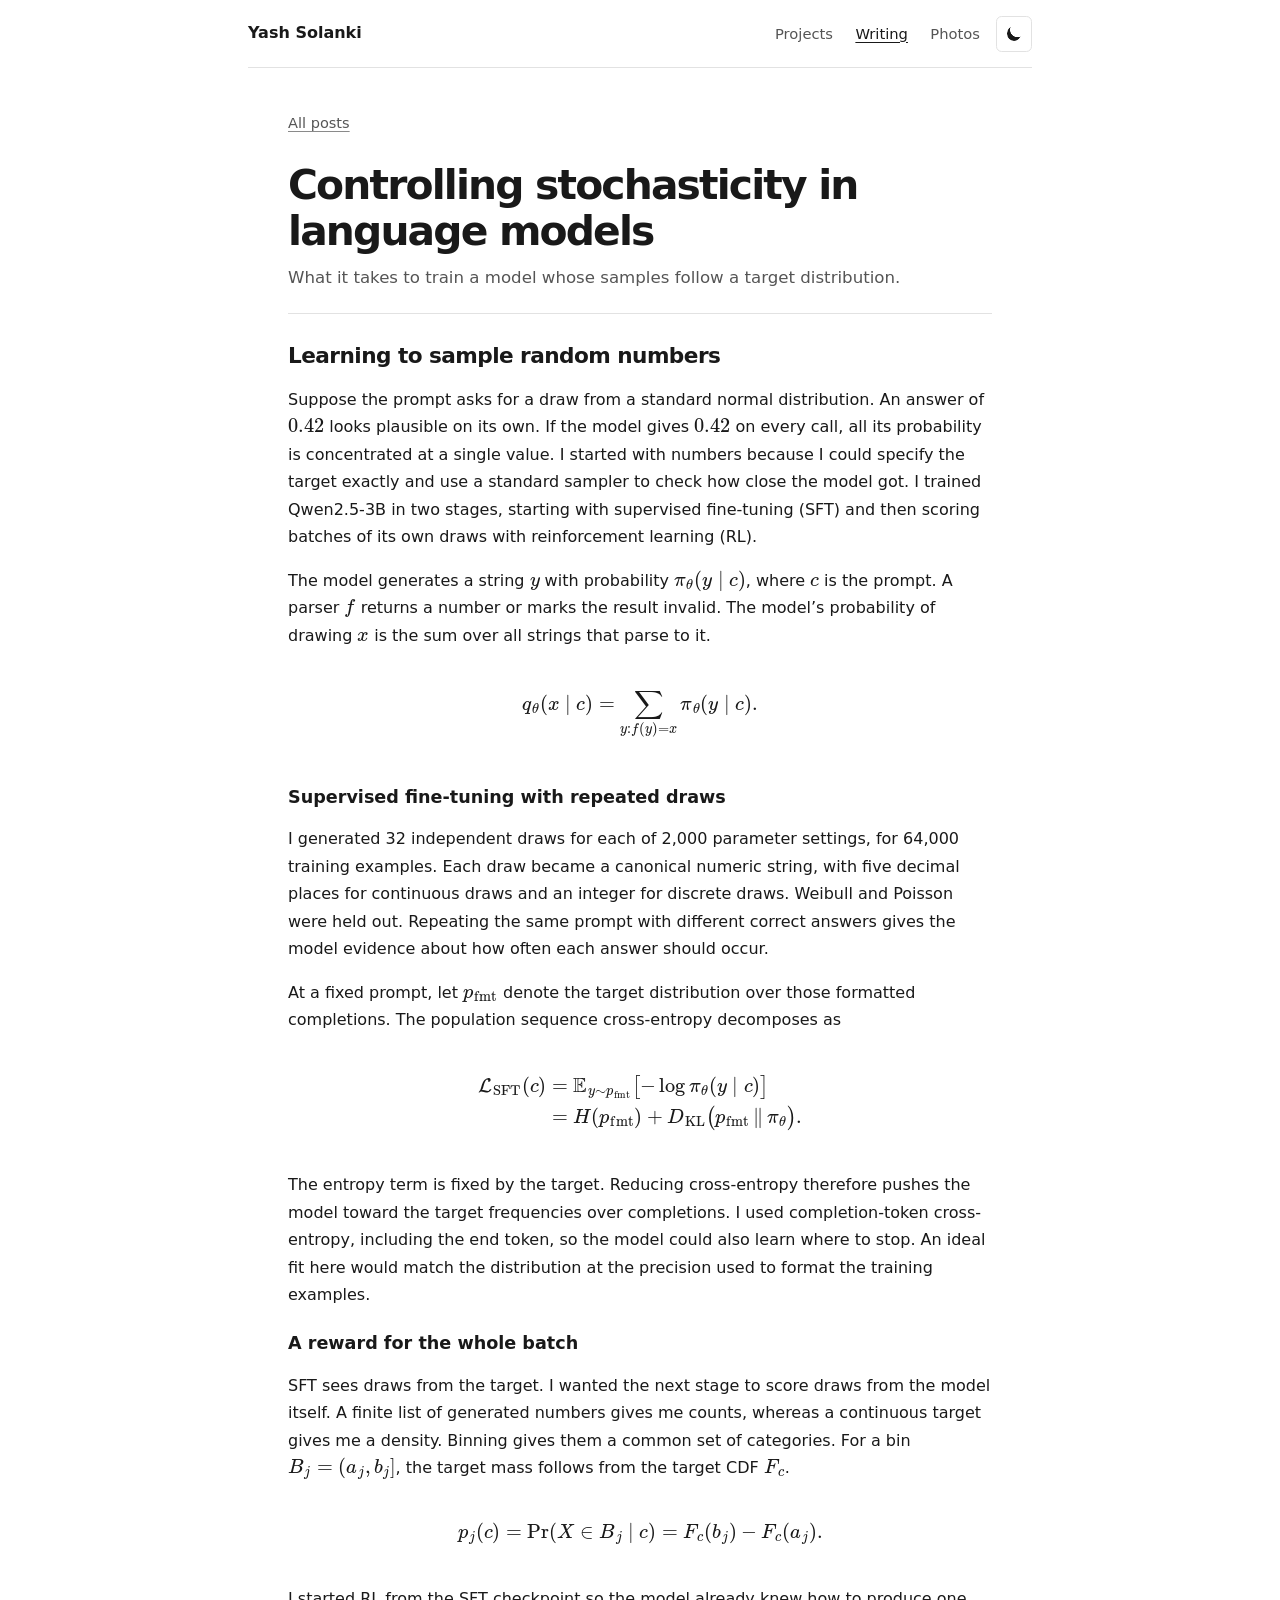
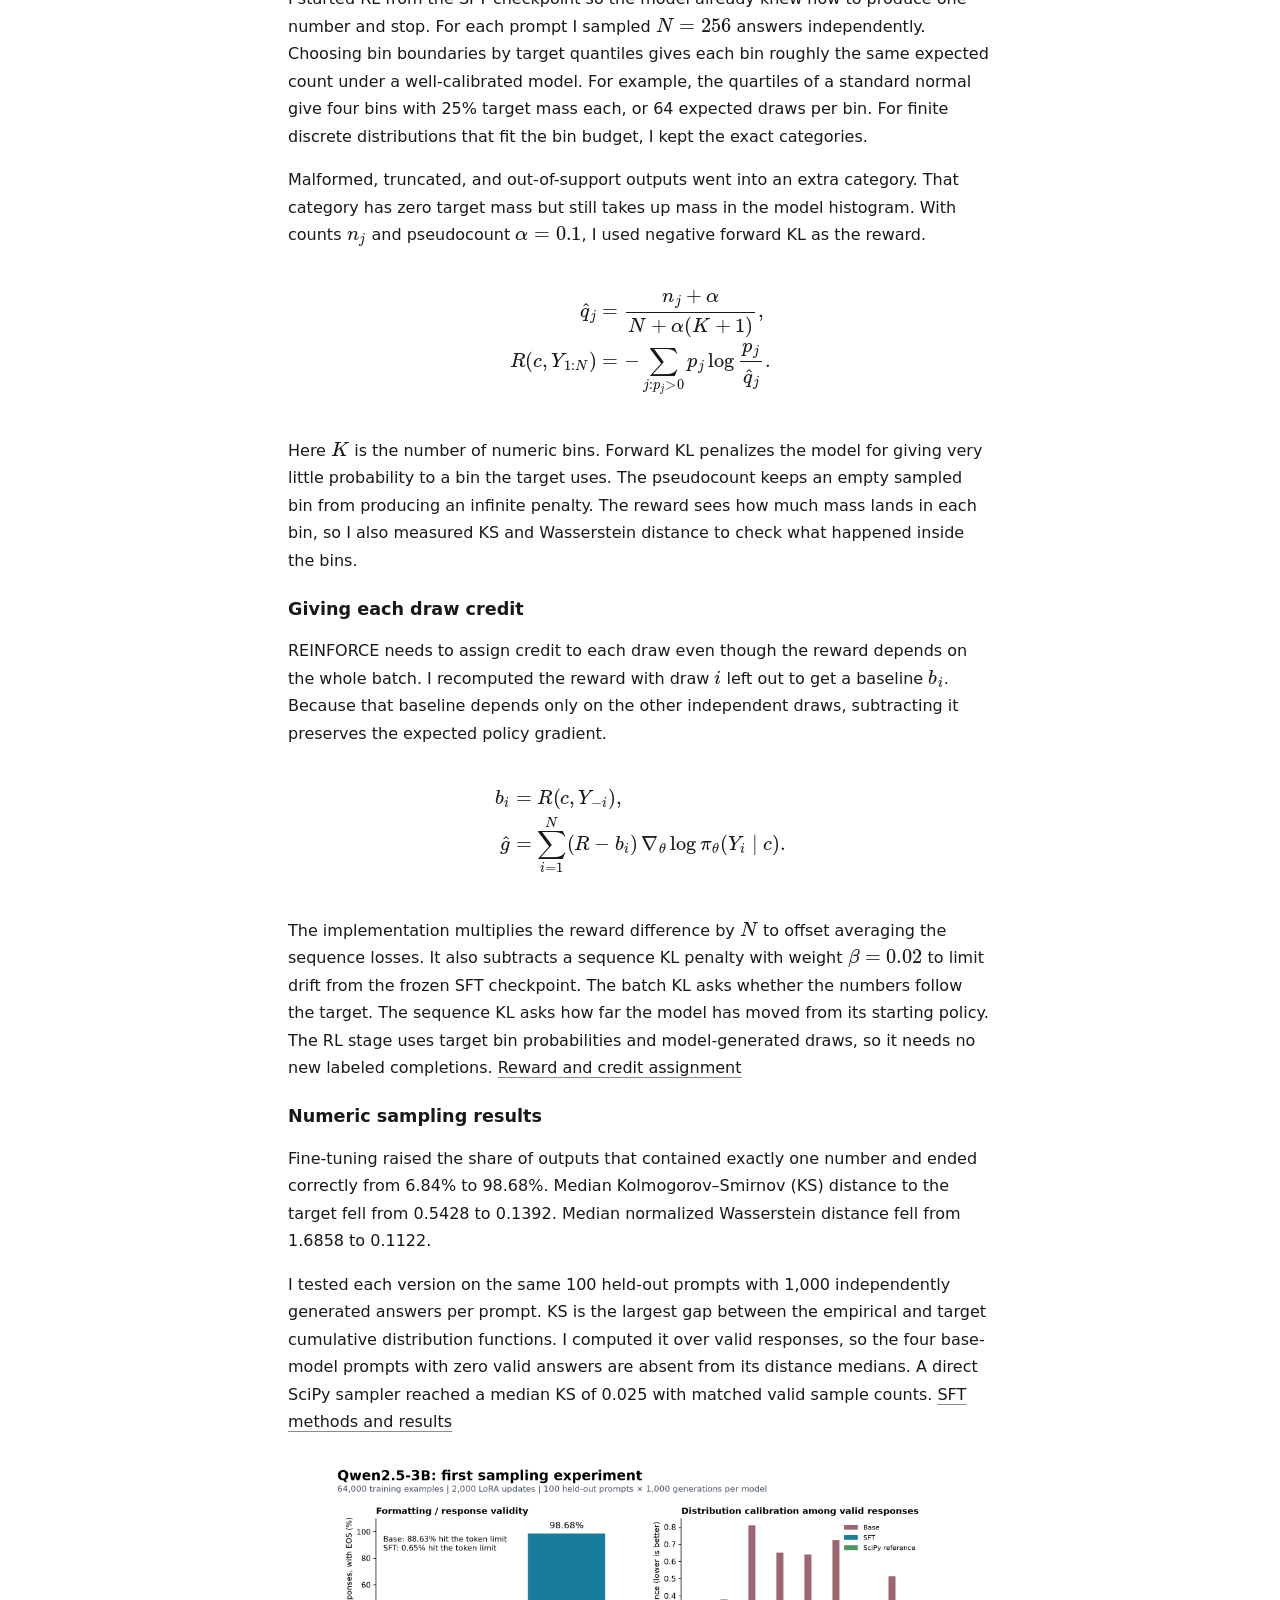
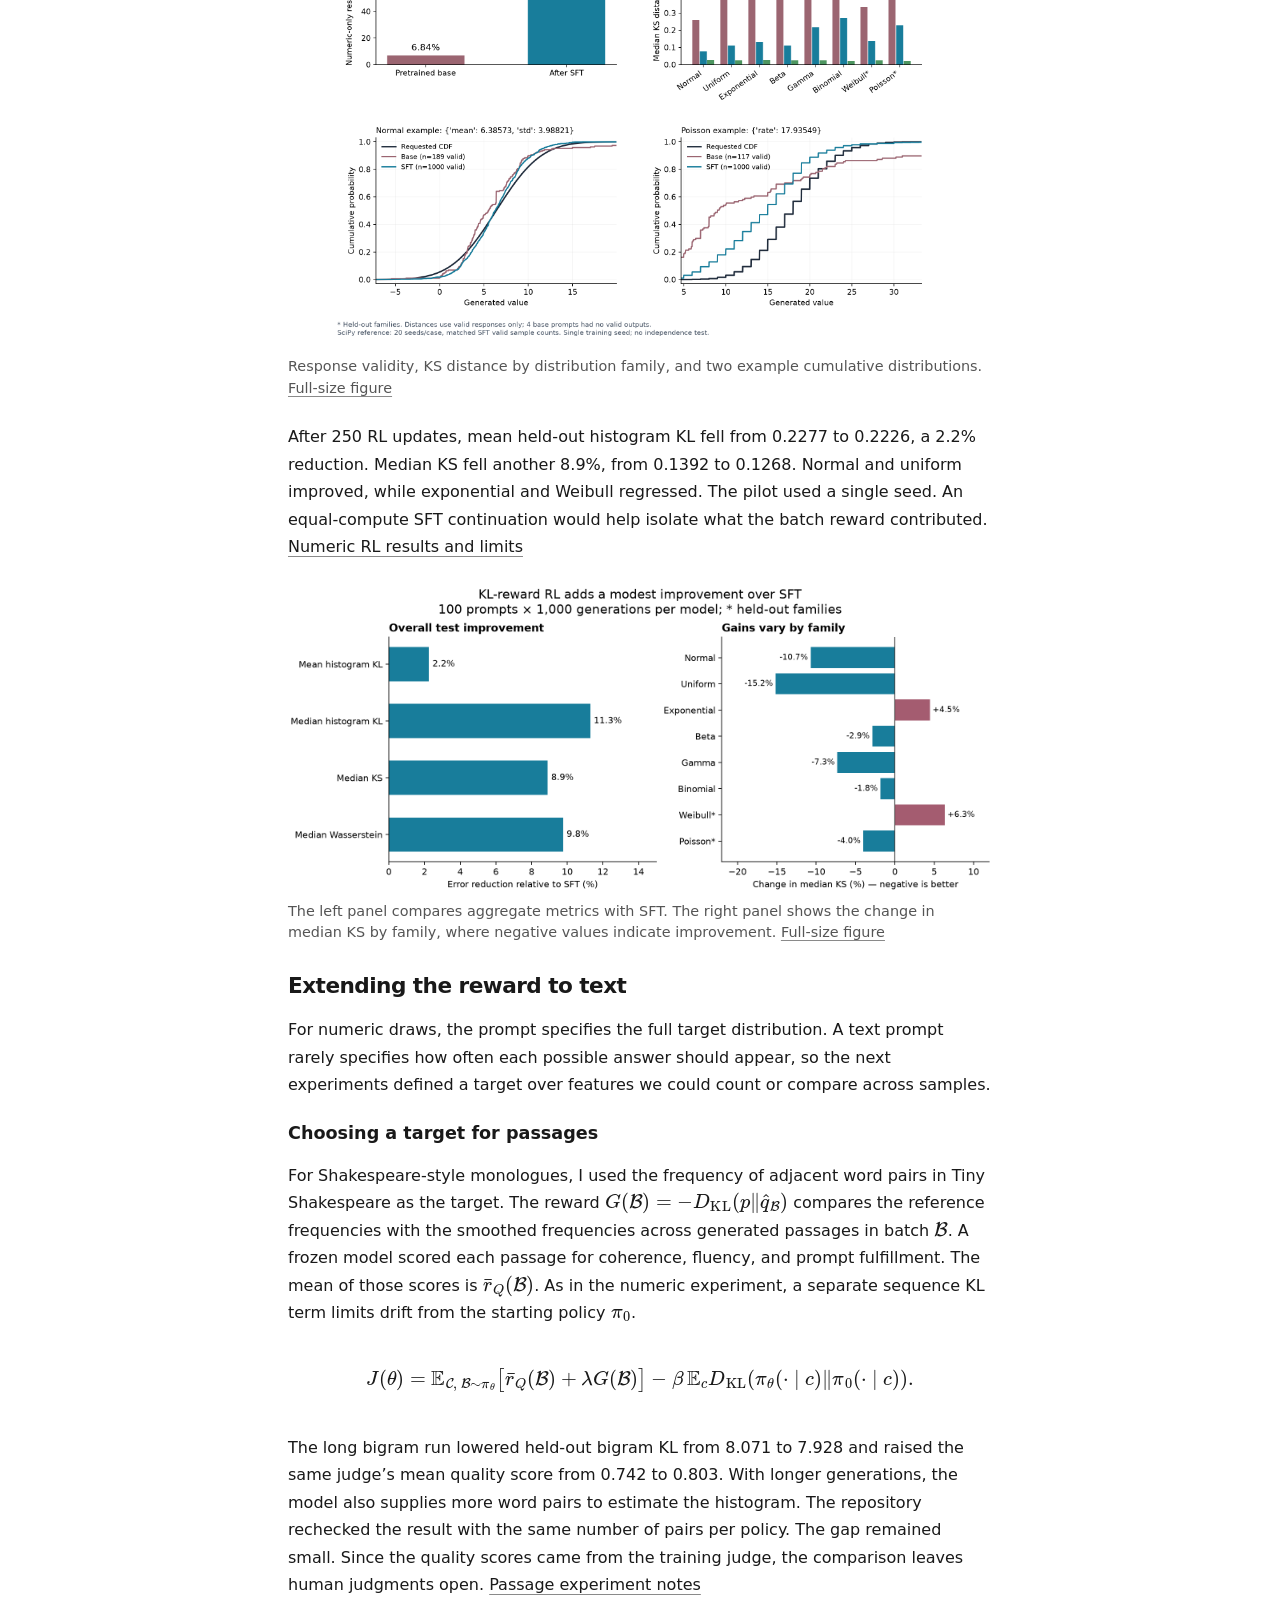
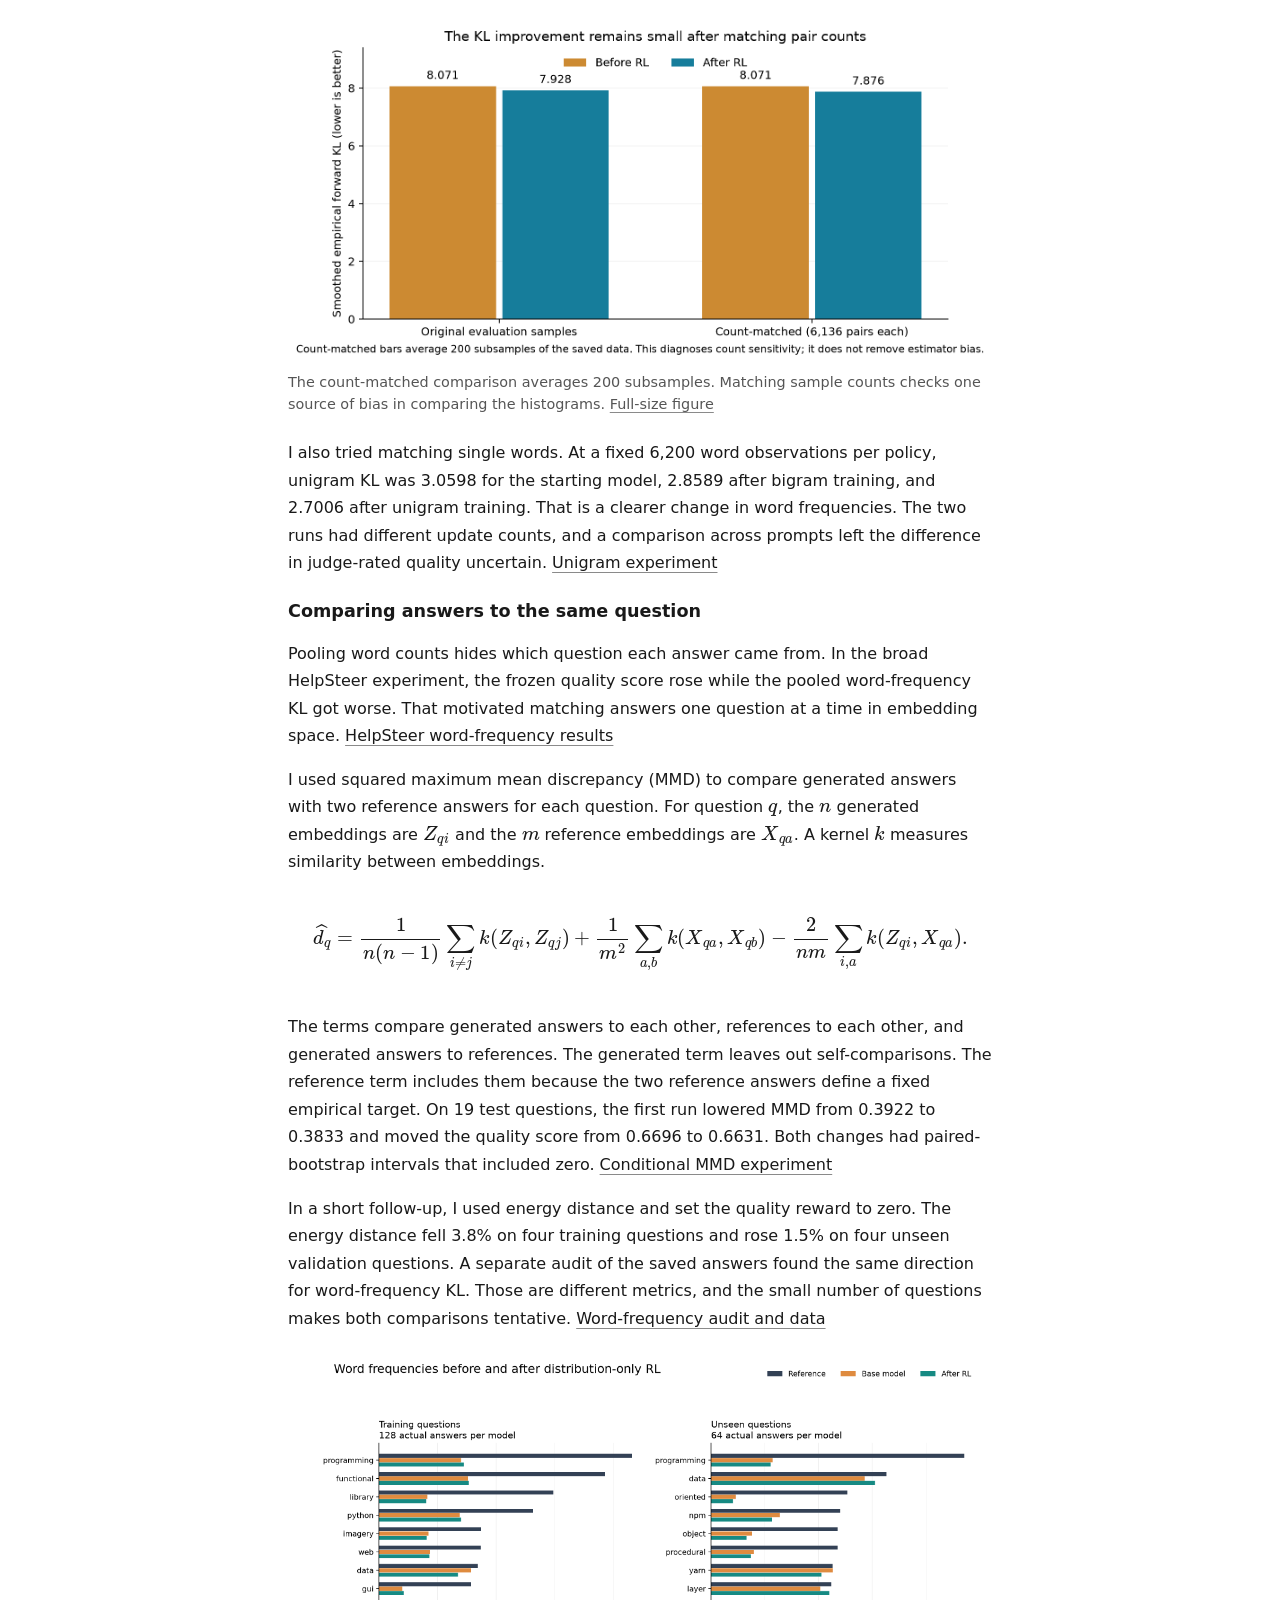
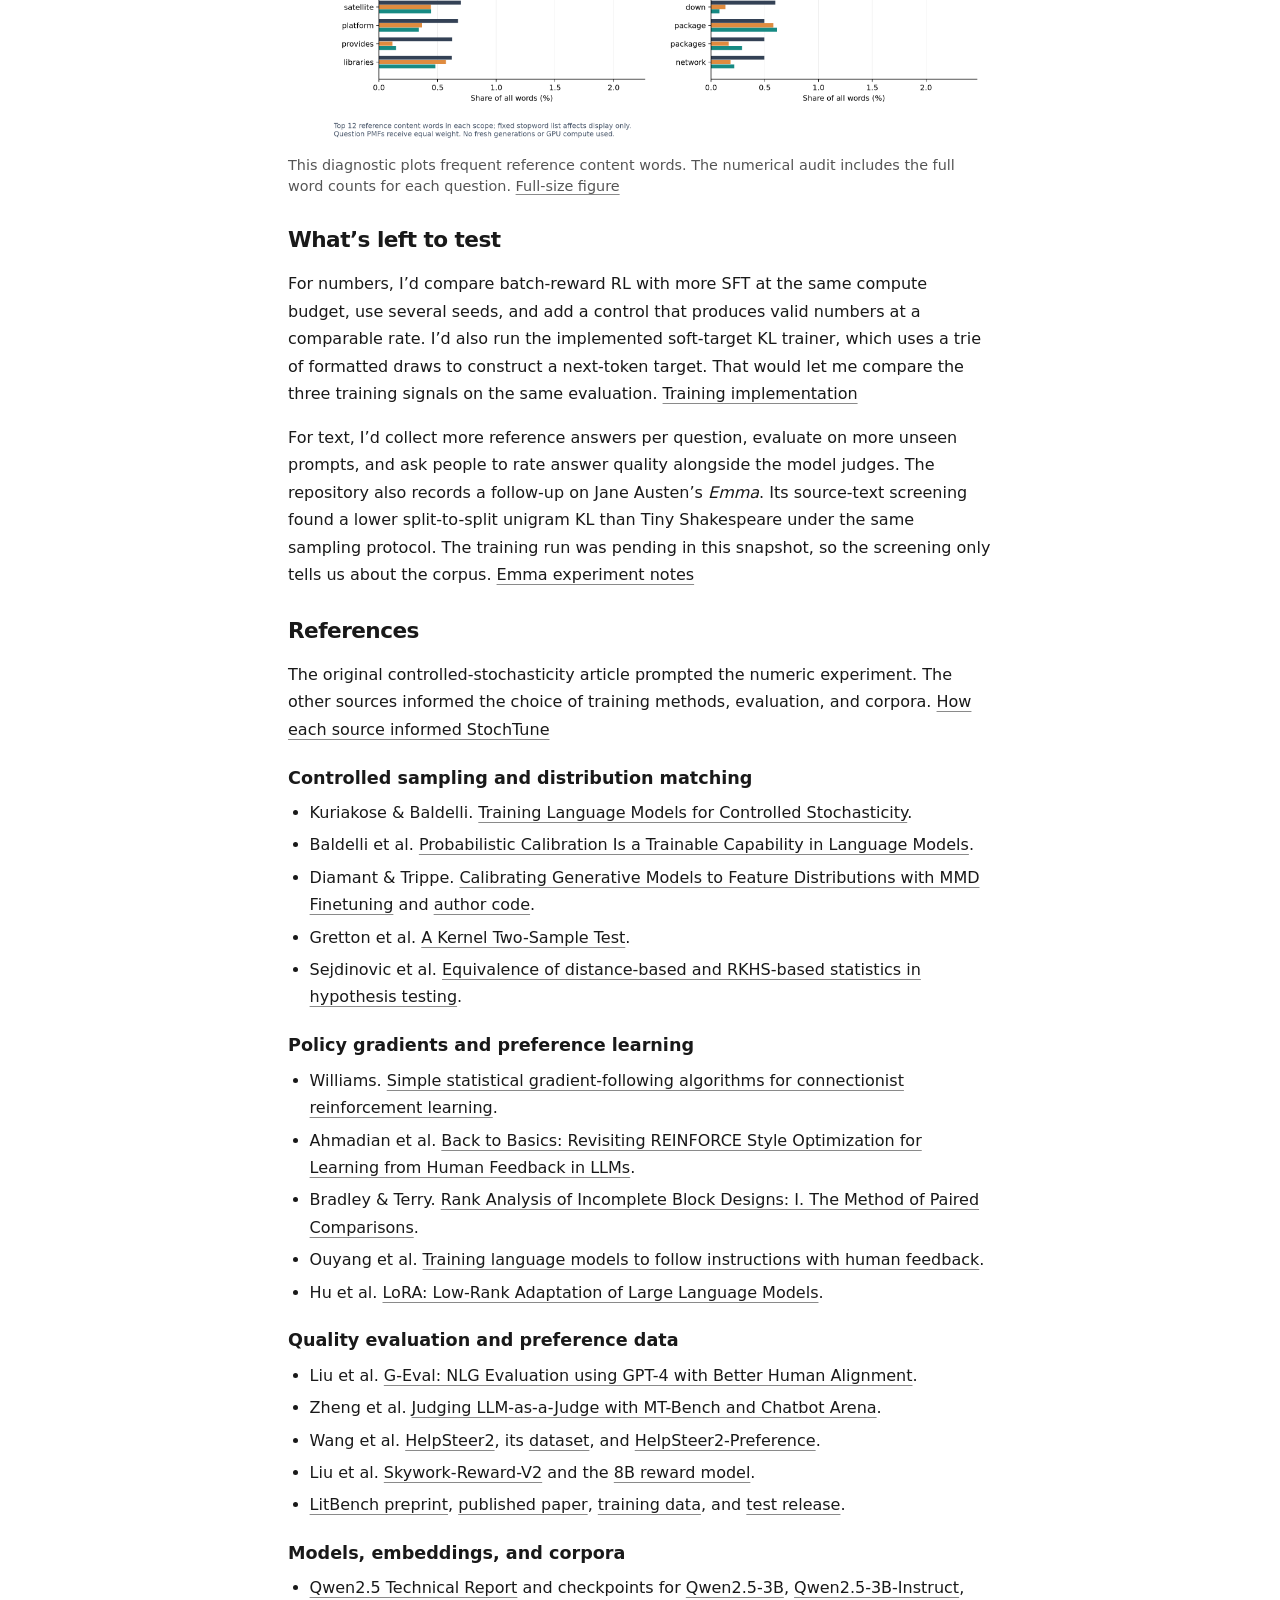
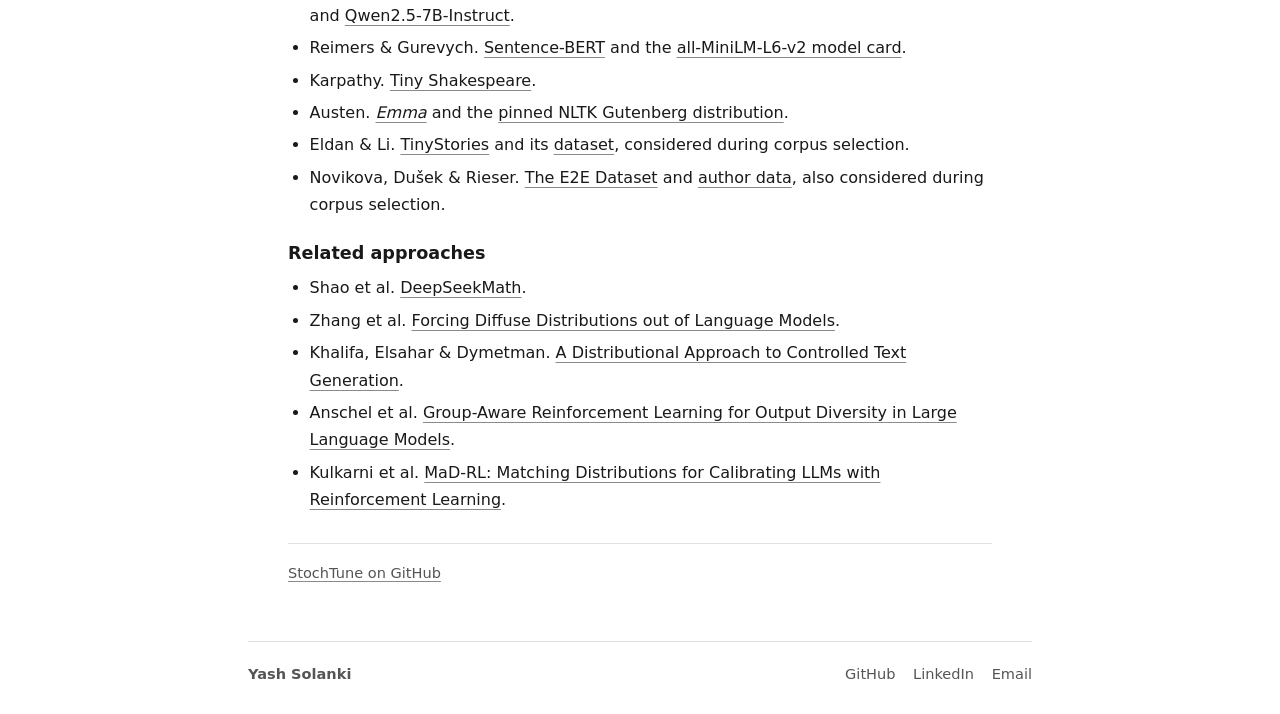
==== writing/stochastic-language-models/index.html @ 15b4938f "Publish portfolio, technical writing, and photo gallery" ====
<!doctype html>
<html lang="en">
<head>
  <meta charset="utf-8">
  <meta name="viewport" content="width=device-width, initial-scale=1">
  <meta name="description" content="A StochTune project write-up on numeric sampling, batch KL rewards, and matching distributions over generated text.">
  <meta name="theme-color" content="#ffffff">
  <title>Controlling stochasticity in language models — Yash Solanki</title>
  <link rel="icon" href="../../assets/images/favicon.png" type="image/png">
  <script src="../../assets/theme.js"></script>
  <link rel="stylesheet" href="../../assets/site.css">
  <script>
    window.MathJax = {
      loader: {load: ['a11y/assistive-mml']},
      options: {enableMenu: false}
    };
  </script>
  <script src="../../assets/mathjax/tex-chtml.js" defer></script>
</head>
<body>
  <a class="skip-link" href="#main">Skip to content</a>
  <header class="site-header">
    <div class="wrap header-inner">
      <a class="wordmark" href="../../">Yash Solanki</a>
      <nav aria-label="Main navigation">
        <a href="../../#projects">Projects</a>
        <a href="../" aria-current="location">Writing</a>
        <a href="../../photos/">Photos</a>
      </nav>
      <button class="theme-toggle" type="button" aria-label="Dark theme" aria-pressed="false" title="Toggle light and dark themes" hidden>
        <span class="theme-icon" aria-hidden="true"></span>
      </button>
    </div>
  </header>

  <main id="main" class="wrap">
    <article class="article-wrap">
      <a class="text-link" href="../">All posts</a>
      <header class="post-header">
        <h1>Controlling stochasticity in language models</h1>
        <p class="post-dek">What it takes to train a model whose samples follow a target distribution.</p>
      </header>

      <div class="prose">
        <h2 id="numeric-sampling">Learning to sample random numbers</h2>
        <p>Suppose the prompt asks for a draw from a standard normal distribution. An answer of \(0.42\) looks plausible on its own. If the model gives \(0.42\) on every call, all its probability is concentrated at a single value. I started with numbers because I could specify the target exactly and use a standard sampler to check how close the model got. I trained Qwen2.5-3B in two stages, starting with supervised fine-tuning (SFT) and then scoring batches of its own draws with reinforcement learning (RL).</p>

        <p>The model generates a string \(y\) with probability \(\pi_\theta(y\mid c)\), where \(c\) is the prompt. A parser \(f\) returns a number or marks the result invalid. The model’s probability of drawing \(x\) is the sum over all strings that parse to it.</p>
        <div class="equation" tabindex="0" role="group" aria-label="Model distribution over numeric outputs">
          \[
          q_\theta(x\mid c)=\sum_{y:f(y)=x}\pi_\theta(y\mid c).
          \]
        </div>

        <h3>Supervised fine-tuning with repeated draws</h3>
        <p>I generated 32 independent draws for each of 2,000 parameter settings, for 64,000 training examples. Each draw became a canonical numeric string, with five decimal places for continuous draws and an integer for discrete draws. Weibull and Poisson were held out. Repeating the same prompt with different correct answers gives the model evidence about how often each answer should occur.</p>
        <p>At a fixed prompt, let \(p_{\mathrm{fmt}}\) denote the target distribution over those formatted completions. The population sequence cross-entropy decomposes as</p>
        <div class="equation" tabindex="0" role="group" aria-label="Cross-entropy and forward KL decomposition">
          \[
          \begin{aligned}
          \mathcal L_{\mathrm{SFT}}(c)
            &amp;= \mathbb E_{y\sim p_{\mathrm{fmt}}}
                \bigl[-\log\pi_\theta(y\mid c)\bigr] \\
            &amp;= H(p_{\mathrm{fmt}})
                + D_{\mathrm{KL}}\bigl(p_{\mathrm{fmt}}\,\|\,\pi_\theta\bigr).
          \end{aligned}
          \]
        </div>

        <p>The entropy term is fixed by the target. Reducing cross-entropy therefore pushes the model toward the target frequencies over completions. I used completion-token cross-entropy, including the end token, so the model could also learn where to stop. An ideal fit here would match the distribution at the precision used to format the training examples.</p>

        <h3>A reward for the whole batch</h3>
        <p>SFT sees draws from the target. I wanted the next stage to score draws from the model itself. A finite list of generated numbers gives me counts, whereas a continuous target gives me a density. Binning gives them a common set of categories. For a bin \(B_j=(a_j,b_j]\), the target mass follows from the target CDF \(F_c\).</p>
        <div class="equation" tabindex="0" role="group" aria-label="Target bin probability">
          \[
          p_j(c)=\Pr(X\in B_j\mid c)=F_c(b_j)-F_c(a_j).
          \]
        </div>

        <p>I started RL from the SFT checkpoint so the model already knew how to produce one number and stop. For each prompt I sampled \(N=256\) answers independently. Choosing bin boundaries by target quantiles gives each bin roughly the same expected count under a well-calibrated model. For example, the quartiles of a standard normal give four bins with 25% target mass each, or 64 expected draws per bin. For finite discrete distributions that fit the bin budget, I kept the exact categories.</p>
        <p>Malformed, truncated, and out-of-support outputs went into an extra category. That category has zero target mass but still takes up mass in the model histogram. With counts \(n_j\) and pseudocount \(\alpha=0.1\), I used negative forward KL as the reward.</p>
        <div class="equation" tabindex="0" role="group" aria-label="Smoothed histogram and numeric batch reward">
          \[
          \begin{aligned}
          \widehat q_j
            &amp;= \frac{n_j+\alpha}{N+\alpha(K+1)}, \\
          R(c,Y_{1:N})
            &amp;= -\sum_{j:p_j&gt;0} p_j\log\frac{p_j}{\widehat q_j}.
          \end{aligned}
          \]
        </div>

        <p>Here \(K\) is the number of numeric bins. Forward KL penalizes the model for giving very little probability to a bin the target uses. The pseudocount keeps an empty sampled bin from producing an infinite penalty. The reward sees how much mass lands in each bin, so I also measured KS and Wasserstein distance to check what happened inside the bins.</p>

        <h3>Giving each draw credit</h3>
        <p>REINFORCE needs to assign credit to each draw even though the reward depends on the whole batch. I recomputed the reward with draw \(i\) left out to get a baseline \(b_i\). Because that baseline depends only on the other independent draws, subtracting it preserves the expected policy gradient.</p>
        <div class="equation" tabindex="0" role="group" aria-label="Leave-one-out policy gradient">
          \[
          \begin{aligned}
          b_i &amp;= R(c,Y_{-i}), \\
          \widehat g
            &amp;= \sum_{i=1}^{N}(R-b_i)\,
                \nabla_\theta\log\pi_\theta(Y_i\mid c).
          \end{aligned}
          \]
        </div>

        <p>The implementation multiplies the reward difference by \(N\) to offset averaging the sequence losses. It also subtracts a sequence KL penalty with weight \(\beta=0.02\) to limit drift from the frozen SFT checkpoint. The batch KL asks whether the numbers follow the target. The sequence KL asks how far the model has moved from its starting policy. The RL stage uses target bin probabilities and model-generated draws, so it needs no new labeled completions. <a href="https://github.com/YashSolanki2007/StochTune/blob/bdb20fbc070bdb8c4d7371ac3cee9fecd3512879/docs/implementation.md#batch-level-kl-reward-rl">Reward and credit assignment</a></p>

        <h3>Numeric sampling results</h3>
        <p>Fine-tuning raised the share of outputs that contained exactly one number and ended correctly from 6.84% to 98.68%. Median Kolmogorov–Smirnov (KS) distance to the target fell from 0.5428 to 0.1392. Median normalized Wasserstein distance fell from 1.6858 to 0.1122.</p>
        <p>I tested each version on the same 100 held-out prompts with 1,000 independently generated answers per prompt. KS is the largest gap between the empirical and target cumulative distribution functions. I computed it over valid responses, so the four base-model prompts with zero valid answers are absent from its distance medians. A direct SciPy sampler reached a median KS of 0.025 with matched valid sample counts. <a href="https://github.com/YashSolanki2007/StochTune/blob/bdb20fbc070bdb8c4d7371ac3cee9fecd3512879/docs/sft-experiment.md">SFT methods and results</a></p>

        <figure>
          <img src="sft-results.png" width="2210" height="1530" decoding="async" alt="SFT improves numeric response validity and lowers median KS distance. Examples compare the cumulative distributions for a normal and a held-out Poisson prompt.">
          <figcaption>Response validity, KS distance by distribution family, and two example cumulative distributions. <a href="sft-results.png">Full-size figure</a></figcaption>
        </figure>

        <p>After 250 RL updates, mean held-out histogram KL fell from 0.2277 to 0.2226, a 2.2% reduction. Median KS fell another 8.9%, from 0.1392 to 0.1268. Normal and uniform improved, while exponential and Weibull regressed. The pilot used a single seed. An equal-compute SFT continuation would help isolate what the batch reward contributed. <a href="https://github.com/YashSolanki2007/StochTune/blob/bdb20fbc070bdb8c4d7371ac3cee9fecd3512879/docs/kl-rl-experiment.md#findings-and-limits">Numeric RL results and limits</a></p>

        <figure>
          <img src="rl-vs-sft.png" width="1760" height="768" loading="lazy" decoding="async" alt="Numeric RL reduces average distribution errors relative to SFT. Median KS improves in six families and worsens for exponential and Weibull.">
          <figcaption>The left panel compares aggregate metrics with SFT. The right panel shows the change in median KS by family, where negative values indicate improvement. <a href="rl-vs-sft.png">Full-size figure</a></figcaption>
        </figure>

        <h2 id="text-generation">Extending the reward to text</h2>
        <p>For numeric draws, the prompt specifies the full target distribution. A text prompt rarely specifies how often each possible answer should appear, so the next experiments defined a target over features we could count or compare across samples.</p>

        <h3>Choosing a target for passages</h3>
        <p>For Shakespeare-style monologues, I used the frequency of adjacent word pairs in Tiny Shakespeare as the target. The reward \(G(\mathcal B)=-D_{\mathrm{KL}}(p\|\widehat q_{\mathcal B})\) compares the reference frequencies with the smoothed frequencies across generated passages in batch \(\mathcal B\). A frozen model scored each passage for coherence, fluency, and prompt fulfillment. The mean of those scores is \(\bar r_Q(\mathcal B)\). As in the numeric experiment, a separate sequence KL term limits drift from the starting policy \(\pi_0\).</p>
        <div class="equation" role="group" aria-label="Passage quality and distribution objective" tabindex="0">
          \[
          J(\theta)=\mathbb E_{\mathcal C,\,\mathcal B\sim\pi_\theta}
            \bigl[\bar r_Q(\mathcal B)+\lambda G(\mathcal B)\bigr]
            -\beta\,\mathbb E_c D_{\mathrm{KL}}\!\left(\pi_\theta(\cdot\mid c)\|\pi_0(\cdot\mid c)\right).
          \]
        </div>

        <p>The long bigram run lowered held-out bigram KL from 8.071 to 7.928 and raised the same judge’s mean quality score from 0.742 to 0.803. With longer generations, the model also supplies more word pairs to estimate the histogram. The repository rechecked the result with the same number of pairs per policy. The gap remained small. Since the quality scores came from the training judge, the comparison leaves human judgments open. <a href="https://github.com/YashSolanki2007/StochTune/blob/bdb20fbc070bdb8c4d7371ac3cee9fecd3512879/docs/passage-rl-experiment.md">Passage experiment notes</a></p>

        <figure>
          <img src="count-matched-kl.png" width="1567" height="758" loading="lazy" decoding="async" alt="Bigram KL decreases slightly after RL both at the original evaluation counts and with 6,136 sampled pairs per policy.">
          <figcaption>The count-matched comparison averages 200 subsamples. Matching sample counts checks one source of bias in comparing the histograms. <a href="count-matched-kl.png">Full-size figure</a></figcaption>
        </figure>

        <p>I also tried matching single words. At a fixed 6,200 word observations per policy, unigram KL was 3.0598 for the starting model, 2.8589 after bigram training, and 2.7006 after unigram training. That is a clearer change in word frequencies. The two runs had different update counts, and a comparison across prompts left the difference in judge-rated quality uncertain. <a href="https://github.com/YashSolanki2007/StochTune/blob/bdb20fbc070bdb8c4d7371ac3cee9fecd3512879/results/passage-unigram-v1/README.md">Unigram experiment</a></p>

        <h3>Comparing answers to the same question</h3>
        <p>Pooling word counts hides which question each answer came from. In the broad HelpSteer experiment, the frozen quality score rose while the pooled word-frequency KL got worse. That motivated matching answers one question at a time in embedding space. <a href="https://github.com/YashSolanki2007/StochTune/blob/bdb20fbc070bdb8c4d7371ac3cee9fecd3512879/README.md#completed-broad-domain-and-programming-experiments">HelpSteer word-frequency results</a></p>
        <p>I used squared maximum mean discrepancy (MMD) to compare generated answers with two reference answers for each question. For question \(q\), the \(n\) generated embeddings are \(Z_{qi}\) and the \(m\) reference embeddings are \(X_{qa}\). A kernel \(k\) measures similarity between embeddings.</p>
        <div class="equation" role="group" aria-label="Conditional squared maximum mean discrepancy" tabindex="0">
          \[
          \widehat d_q=\frac{1}{n(n-1)}\sum_{i\ne j} k(Z_{qi},Z_{qj})
            +\frac{1}{m^2}\sum_{a,b}k(X_{qa},X_{qb})
            -\frac{2}{nm}\sum_{i,a}k(Z_{qi},X_{qa}).
          \]
        </div>

        <p>The terms compare generated answers to each other, references to each other, and generated answers to references. The generated term leaves out self-comparisons. The reference term includes them because the two reference answers define a fixed empirical target. On 19 test questions, the first run lowered MMD from 0.3922 to 0.3833 and moved the quality score from 0.6696 to 0.6631. Both changes had paired-bootstrap intervals that included zero. <a href="https://github.com/YashSolanki2007/StochTune/blob/bdb20fbc070bdb8c4d7371ac3cee9fecd3512879/experiments/helpsteer-semantic-mmd/README.md">Conditional MMD experiment</a></p>

        <p>In a short follow-up, I used energy distance and set the quality reward to zero. The energy distance fell 3.8% on four training questions and rose 1.5% on four unseen validation questions. A separate audit of the saved answers found the same direction for word-frequency KL. Those are different metrics, and the small number of questions makes both comparisons tentative. <a href="https://github.com/YashSolanki2007/StochTune/tree/bdb20fbc070bdb8c4d7371ac3cee9fecd3512879/results/helpsteer-v1/word-frequency-audit">Word-frequency audit and data</a></p>

        <figure>
          <img src="word-frequency-comparison.png" width="2340" height="1296" loading="lazy" decoding="async" alt="Selected word frequencies before and after RL, alongside each question’s reference answers, for seen and unseen questions.">
          <figcaption>This diagnostic plots frequent reference content words. The numerical audit includes the full word counts for each question. <a href="word-frequency-comparison.png">Full-size figure</a></figcaption>
        </figure>

        <h2 id="next-steps">What’s left to test</h2>
        <p>For numbers, I’d compare batch-reward RL with more SFT at the same compute budget, use several seeds, and add a control that produces valid numbers at a comparable rate. I’d also run the implemented soft-target KL trainer, which uses a trie of formatted draws to construct a next-token target. That would let me compare the three training signals on the same evaluation. <a href="https://github.com/YashSolanki2007/StochTune/blob/bdb20fbc070bdb8c4d7371ac3cee9fecd3512879/docs/implementation.md">Training implementation</a></p>
        <p>For text, I’d collect more reference answers per question, evaluate on more unseen prompts, and ask people to rate answer quality alongside the model judges. The repository also records a follow-up on Jane Austen’s <cite>Emma</cite>. Its source-text screening found a lower split-to-split unigram KL than Tiny Shakespeare under the same sampling protocol. The training run was pending in this snapshot, so the screening only tells us about the corpus. <a href="https://github.com/YashSolanki2007/StochTune/blob/bdb20fbc070bdb8c4d7371ac3cee9fecd3512879/README.md#emma-source-stability-and-the-submitted-word-kl-experiment">Emma experiment notes</a></p>

        <h2 id="references">References</h2>
        <p>The original controlled-stochasticity article prompted the numeric experiment. The other sources informed the choice of training methods, evaluation, and corpora. <a href="https://github.com/YashSolanki2007/StochTune/blob/bdb20fbc070bdb8c4d7371ac3cee9fecd3512879/README.md#references-and-acknowledgments">How each source informed StochTune</a></p>

        <h3>Controlled sampling and distribution matching</h3>
        <ul class="references">
          <li>Kuriakose &amp; Baldelli. <a href="https://www.lesswrong.com/posts/upCrcE39aF63GoLJh/training-language-models-for-controlled-stochasticity-2">Training Language Models for Controlled Stochasticity</a>.</li>
          <li>Baldelli et al. <a href="https://arxiv.org/abs/2605.11845">Probabilistic Calibration Is a Trainable Capability in Language Models</a>.</li>
          <li>Diamant &amp; Trippe. <a href="https://arxiv.org/abs/2606.19496">Calibrating Generative Models to Feature Distributions with MMD Finetuning</a> and <a href="https://github.com/smithhenryd/cgm">author code</a>.</li>
          <li>Gretton et al. <a href="https://jmlr.org/papers/v13/gretton12a.html">A Kernel Two-Sample Test</a>.</li>
          <li>Sejdinovic et al. <a href="https://arxiv.org/abs/1207.6076">Equivalence of distance-based and RKHS-based statistics in hypothesis testing</a>.</li>
        </ul>

        <h3>Policy gradients and preference learning</h3>
        <ul class="references">
          <li>Williams. <a href="https://doi.org/10.1007/BF00992696">Simple statistical gradient-following algorithms for connectionist reinforcement learning</a>.</li>
          <li>Ahmadian et al. <a href="https://arxiv.org/abs/2402.14740">Back to Basics: Revisiting REINFORCE Style Optimization for Learning from Human Feedback in LLMs</a>.</li>
          <li>Bradley &amp; Terry. <a href="https://doi.org/10.1093/biomet/39.3-4.324">Rank Analysis of Incomplete Block Designs: I. The Method of Paired Comparisons</a>.</li>
          <li>Ouyang et al. <a href="https://arxiv.org/abs/2203.02155">Training language models to follow instructions with human feedback</a>.</li>
          <li>Hu et al. <a href="https://arxiv.org/abs/2106.09685">LoRA: Low-Rank Adaptation of Large Language Models</a>.</li>
        </ul>

        <h3>Quality evaluation and preference data</h3>
        <ul class="references">
          <li>Liu et al. <a href="https://arxiv.org/abs/2303.16634">G-Eval: NLG Evaluation using GPT-4 with Better Human Alignment</a>.</li>
          <li>Zheng et al. <a href="https://arxiv.org/abs/2306.05685">Judging LLM-as-a-Judge with MT-Bench and Chatbot Arena</a>.</li>
          <li>Wang et al. <a href="https://arxiv.org/abs/2406.08673">HelpSteer2</a>, its <a href="https://huggingface.co/datasets/nvidia/HelpSteer2">dataset</a>, and <a href="https://arxiv.org/abs/2410.01257">HelpSteer2-Preference</a>.</li>
          <li>Liu et al. <a href="https://arxiv.org/abs/2507.01352">Skywork-Reward-V2</a> and the <a href="https://huggingface.co/Skywork/Skywork-Reward-V2-Qwen3-8B">8B reward model</a>.</li>
          <li><a href="https://arxiv.org/abs/2507.00769">LitBench preprint</a>, <a href="https://aclanthology.org/2026.eacl-long.362/">published paper</a>, <a href="https://huggingface.co/datasets/SAA-Lab/LitBench-Train">training data</a>, and <a href="https://huggingface.co/datasets/SAA-Lab/LitBench-Test">test release</a>.</li>
        </ul>

        <h3>Models, embeddings, and corpora</h3>
        <ul class="references">
          <li><a href="https://arxiv.org/abs/2412.15115">Qwen2.5 Technical Report</a> and checkpoints for <a href="https://huggingface.co/Qwen/Qwen2.5-3B">Qwen2.5-3B</a>, <a href="https://huggingface.co/Qwen/Qwen2.5-3B-Instruct">Qwen2.5-3B-Instruct</a>, and <a href="https://huggingface.co/Qwen/Qwen2.5-7B-Instruct">Qwen2.5-7B-Instruct</a>.</li>
          <li>Reimers &amp; Gurevych. <a href="https://arxiv.org/abs/1908.10084">Sentence-BERT</a> and the <a href="https://huggingface.co/sentence-transformers/all-MiniLM-L6-v2">all-MiniLM-L6-v2 model card</a>.</li>
          <li>Karpathy. <a href="https://github.com/karpathy/char-rnn/tree/master/data/tinyshakespeare">Tiny Shakespeare</a>.</li>
          <li>Austen. <a href="https://www.gutenberg.org/ebooks/158"><cite>Emma</cite></a> and the <a href="https://github.com/nltk/nltk_data/blob/5f09e470fe339e1a119dd174ca284129a3c7a5bb/packages/corpora/gutenberg.zip">pinned NLTK Gutenberg distribution</a>.</li>
          <li>Eldan &amp; Li. <a href="https://arxiv.org/abs/2305.07759">TinyStories</a> and its <a href="https://huggingface.co/datasets/roneneldan/TinyStories">dataset</a>, considered during corpus selection.</li>
          <li>Novikova, Dušek &amp; Rieser. <a href="https://arxiv.org/abs/1706.09254">The E2E Dataset</a> and <a href="https://github.com/tuetschek/e2e-dataset">author data</a>, also considered during corpus selection.</li>
        </ul>

        <h3>Related approaches</h3>
        <ul class="references">
          <li>Shao et al. <a href="https://arxiv.org/abs/2402.03300">DeepSeekMath</a>.</li>
          <li>Zhang et al. <a href="https://arxiv.org/abs/2404.10859">Forcing Diffuse Distributions out of Language Models</a>.</li>
          <li>Khalifa, Elsahar &amp; Dymetman. <a href="https://arxiv.org/abs/2012.11635">A Distributional Approach to Controlled Text Generation</a>.</li>
          <li>Anschel et al. <a href="https://aclanthology.org/2025.emnlp-main.1649/">Group-Aware Reinforcement Learning for Output Diversity in Large Language Models</a>.</li>
          <li>Kulkarni et al. <a href="https://arxiv.org/abs/2609.31644">MaD-RL: Matching Distributions for Calibrating LLMs with Reinforcement Learning</a>.</li>
        </ul>
      </div>

      <footer class="post-footer"><a class="text-link" href="https://github.com/YashSolanki2007/StochTune">StochTune on GitHub</a></footer>
    </article>
  </main>

  <footer class="site-footer wrap">
    <a class="wordmark" href="../../">Yash Solanki</a>
    <nav class="contact-links" aria-label="Social and contact links">
      <a href="https://github.com/YashSolanki2007">GitHub</a>
      <a href="https://www.linkedin.com/in/yashsolanki07">LinkedIn</a>
      <a href="mailto:yashmpsolanki@gmail.com">Email</a>
    </nav>
  </footer>
</body>
</html>
---- assets/site.css ----
:root {
  color-scheme: light;
  --paper: #fff;
  --ink: #191919;
  --muted: #555;
  --line: #e2e2e2;
  --surface: #f5f5f5;
  --underline: #8a8a8a;
  --focus: #252525;
  --sans: system-ui, -apple-system, BlinkMacSystemFont, 'Segoe UI', sans-serif;
  --mono: ui-monospace, 'SFMono-Regular', Consolas, monospace;
}

:root[data-theme="dark"] {
  color-scheme: dark;
  --paper: #151515;
  --ink: #eee;
  --muted: #b4b4b4;
  --line: #363636;
  --surface: #202020;
  --underline: #858585;
  --focus: #e1e1e1;
}

*, *::before, *::after { box-sizing: border-box; }
html { scroll-behavior: smooth; }
body {
  min-height: 100dvh;
  display: flex;
  flex-direction: column;
  margin: 0;
  background: var(--paper);
  color: var(--ink);
  font: 1rem/1.63 var(--sans);
}
h1, h2, h3, p, figure { margin: 0; }
img { display: block; max-width: 100%; height: auto; }
a { color: inherit; text-decoration-color: var(--underline); text-underline-offset: .22em; }
a:hover { text-decoration-color: currentColor; }
:where(a, button):focus-visible { outline: 2px solid var(--focus); outline-offset: 4px; }
[id] { scroll-margin-top: 1.5rem; }
.wrap { width: min(49rem, calc(100% - 3rem)); margin-inline: auto; }

.skip-link {
  position: absolute;
  top: .5rem;
  left: .5rem;
  z-index: 2;
  padding: .5rem .8rem;
  border: 1px solid var(--line);
  transform: translateY(-150%);
  background: var(--paper);
}
.skip-link:focus { transform: translateY(0); }

.header-inner {
  display: flex;
  align-items: center;
  min-height: 4.25rem;
  gap: 1rem;
  border-bottom: 1px solid var(--line);
}
.wordmark { font-weight: 650; text-decoration: none; white-space: nowrap; }
.site-header nav {
  display: flex;
  flex-wrap: wrap;
  gap: .25rem clamp(.7rem, 2.4vw, 1.4rem);
  margin-left: auto;
  color: var(--muted);
  font-size: .92rem;
}
.site-header nav a { text-decoration: none; }
.site-header nav a:hover,
.site-header nav a[aria-current] {
  color: var(--ink);
  text-decoration: underline;
}
.theme-toggle {
  display: inline-grid;
  flex: 0 0 auto;
  place-items: center;
  width: 2.25rem;
  height: 2.25rem;
  padding: 0;
  border: 1px solid var(--line);
  border-radius: .35rem;
  background: transparent;
  color: var(--ink);
  cursor: pointer;
}
.theme-toggle[hidden] { display: none; }
.theme-toggle:hover { background: var(--surface); }
.theme-icon {
  width: .92rem;
  height: .92rem;
  border-radius: 50%;
  background: currentColor;
  mask-image: radial-gradient(circle at 75% 25%, transparent 0 46%, #000 50%);
}
[data-theme="dark"] .theme-icon {
  width: .64rem;
  height: .64rem;
  border: 1px solid currentColor;
  background: transparent;
  mask-image: none;
  box-shadow:
    0 -.52rem 0 -.25rem currentColor, 0 .52rem 0 -.25rem currentColor,
    -.52rem 0 0 -.25rem currentColor, .52rem 0 0 -.25rem currentColor,
    -.37rem -.37rem 0 -.25rem currentColor, .37rem .37rem 0 -.25rem currentColor,
    -.37rem .37rem 0 -.25rem currentColor, .37rem -.37rem 0 -.25rem currentColor;
}

h1 {
  font-size: clamp(2.15rem, 5vw, 2.9rem);
  font-weight: 680;
  line-height: 1.12;
  letter-spacing: -.045em;
}
.content-section h2 {
  font-size: 1.24rem;
  font-weight: 650;
  line-height: 1.3;
  letter-spacing: -.025em;
}

.intro {
  display: grid;
  grid-template-columns: minmax(0, 1fr) clamp(10.5rem, 24vw, 12rem);
  align-items: center;
  gap: 2.5rem;
  padding: 3.65rem 0 2.65rem;
}
.intro p { margin: .8rem 0 1rem; max-width: 31rem; color: var(--muted); }
.contact-links { display: flex; flex-wrap: wrap; gap: .4rem 1.1rem; font-size: .91rem; }
.portrait img {
  width: 100%;
  aspect-ratio: 1;
  object-fit: cover;
  object-position: center bottom;
  border-radius: .25rem;
  background: var(--surface);
}

.home { padding-bottom: 1.25rem; }
.content-section { padding: 1.6rem 0 1.8rem; border-top: 1px solid var(--line); }
.section-header {
  display: flex;
  justify-content: space-between;
  align-items: baseline;
  flex-wrap: wrap;
  gap: .4rem 1rem;
  margin-bottom: .8rem;
}
.text-link { color: var(--muted); font-size: .91rem; }
.project-list, .post-list { margin: 0; padding: 0; list-style: none; }
.project-list li, .post-list li { padding: .65rem 0; }
.project-list li + li, .post-list li + li { border-top: 1px solid var(--line); }
.project-list li {
  display: grid;
  grid-template-columns: minmax(10rem, 12.5rem) minmax(0, 1fr);
  align-items: baseline;
  gap: .25rem 1.4rem;
}
.project-list h3, .post-list :is(h2, h3) { font-size: 1rem; font-weight: 620; line-height: 1.44; }
.project-list p, .post-list p, .campus-copy { color: var(--muted); }
.post-list p { margin-top: .18rem; }
.campus-copy { margin-top: .65rem; max-width: 43rem; }
.campus-copy a { color: var(--ink); }

.site-footer {
  display: flex;
  justify-content: space-between;
  align-items: baseline;
  flex-wrap: wrap;
  gap: .5rem 1rem;
  margin-top: auto;
  padding-block: 1.25rem 1.8rem;
  border-top: 1px solid var(--line);
  color: var(--muted);
  font-size: .91rem;
}
.site-footer .contact-links a { text-decoration: none; }
.site-footer .contact-links a:hover { text-decoration: underline; }

.page-title { padding: 3rem 0 1.6rem; }
.page-title p, .post-dek { margin-top: .6rem; color: var(--muted); }
.blog-index { padding-bottom: 3.25rem; }
.blog-index .post-list { border-top: 1px solid var(--line); }
.blog-index .post-list li { padding-block: .95rem; }
.article-wrap { width: min(100%, 44rem); margin-inline: auto; padding: 2.6rem 0 3.4rem; }
.post-header { margin: 1.7rem 0 1.6rem; padding-bottom: 1.35rem; border-bottom: 1px solid var(--line); }
.post-header h1 { font-size: clamp(2rem, 5.5vw, 2.55rem); }
.post-dek { font-size: 1.04rem; }
.prose { line-height: 1.72; overflow-wrap: break-word; }
.prose > * + * { margin-top: 1rem; }
.prose h2 { margin-top: 1.75rem; font-size: 1.35rem; font-weight: 650; line-height: 1.3; letter-spacing: -.025em; }
.prose h3 { margin-top: 1.4rem; font-size: 1.1rem; font-weight: 650; line-height: 1.4; }
.prose .references { margin-block: .55rem 0; padding-inline-start: 1.35em; }
.references li + li { margin-top: .3rem; }
.prose figure { margin: 1.5rem 0; }
.prose figure img { width: 100%; border-radius: .25rem; }
.prose figcaption { margin-top: .55rem; color: var(--muted); font-size: .9rem; line-height: 1.5; }
.prose code { font-family: var(--mono); font-size: .9em; }
.post-footer { margin-top: 1.85rem; padding-top: 1rem; border-top: 1px solid var(--line); }

.equation {
  overflow-x: auto;
  margin-block: 1.1rem;
  padding-block: .2rem;
}
.equation:focus-visible { outline: 2px solid var(--focus); outline-offset: 3px; }
.equation mjx-container[display="true"] {
  width: max-content;
  min-width: 100%;
  margin: 0;
}

@media (max-width: 37rem) {
  .wrap { width: calc(100% - 2rem); }
  .header-inner { min-height: 3.65rem; gap: .55rem; }
  .intro { gap: 1.25rem; padding-block: 2.55rem 1.85rem; }
  .page-title { padding-top: 2.3rem; }
}
@media (max-width: 28rem) {
  .header-inner { flex-wrap: wrap; gap: .45rem; }
  .site-header nav { gap: .25rem .55rem; font-size: .83rem; }
  .header-inner .wordmark { font-size: .92rem; }
  .theme-toggle { width: 2rem; height: 2rem; }
  .intro { grid-template-columns: 1fr; gap: 1.15rem; align-items: start; }
  .portrait { width: 9rem; }
  .project-list li { grid-template-columns: 1fr; gap: .1rem; }
  .article-wrap { padding-top: 1.7rem; }
}
@media (prefers-reduced-motion: reduce) {
  html { scroll-behavior: auto; }
}
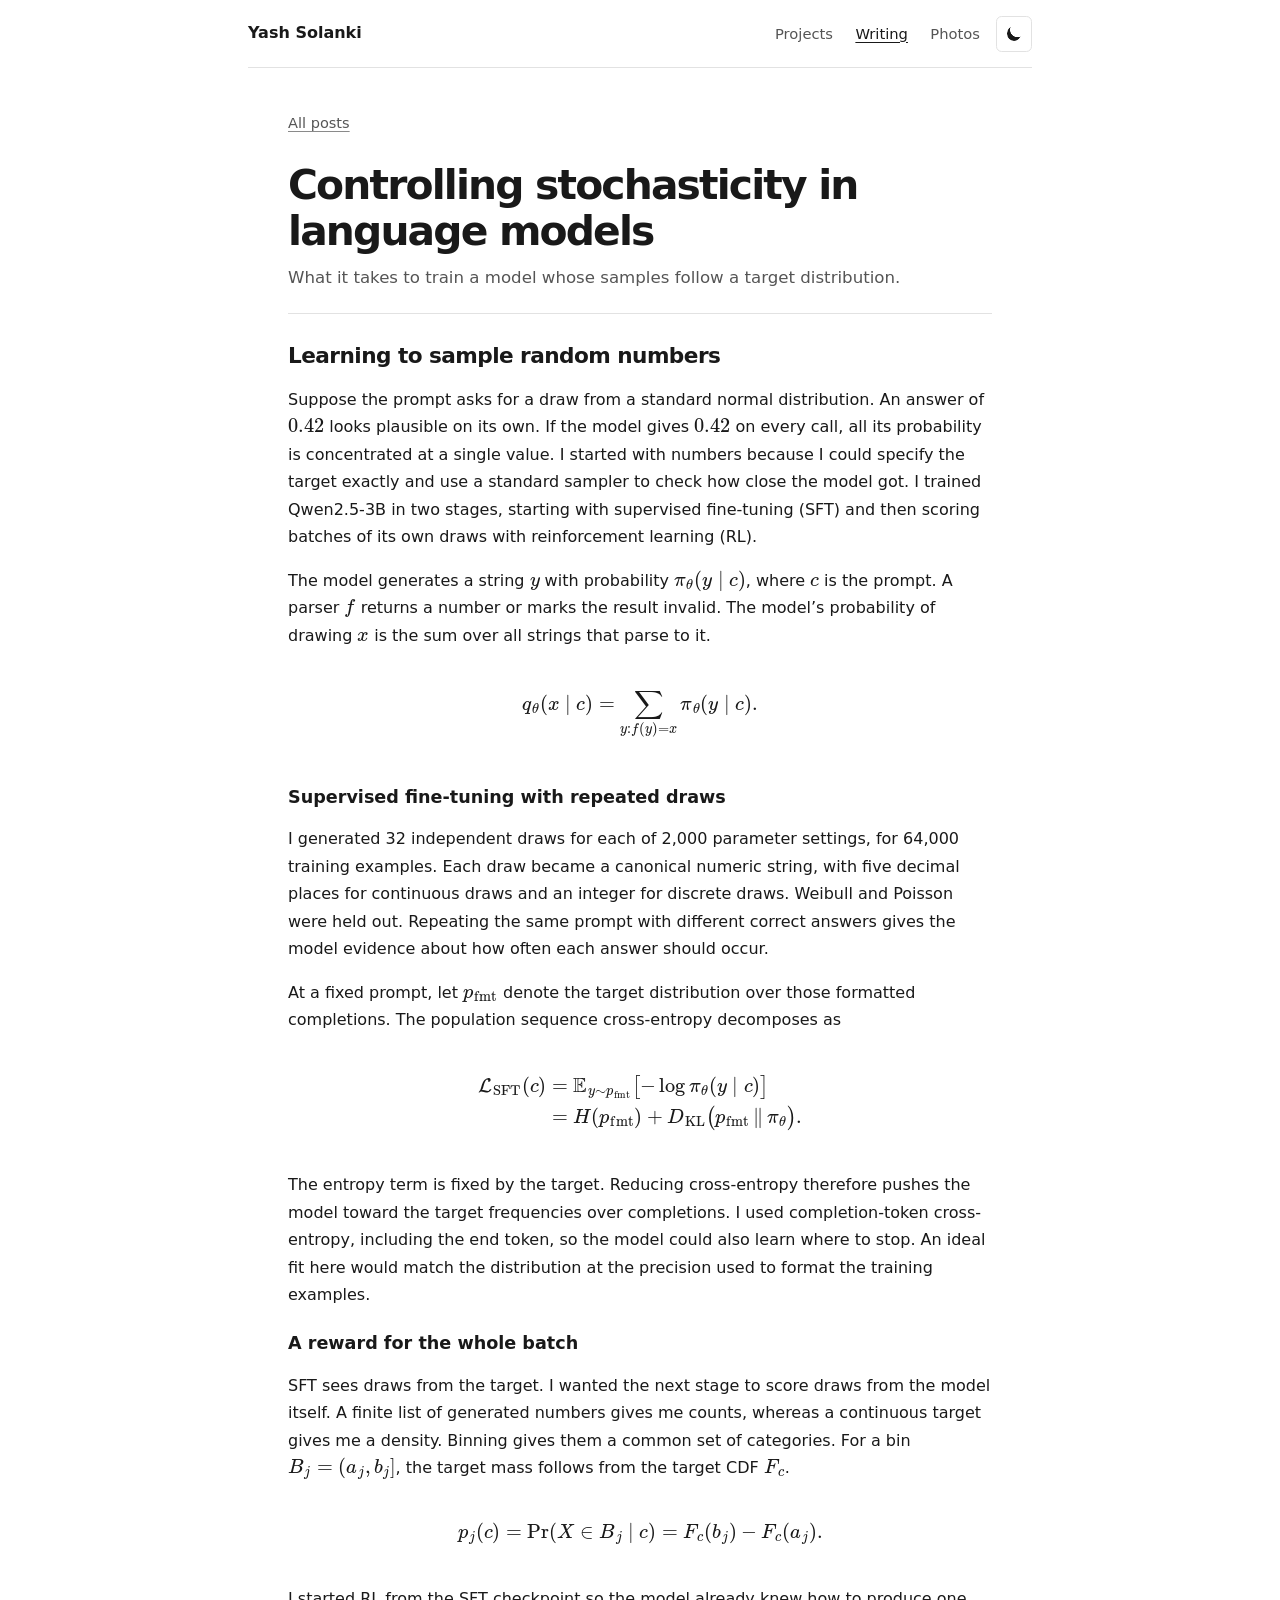
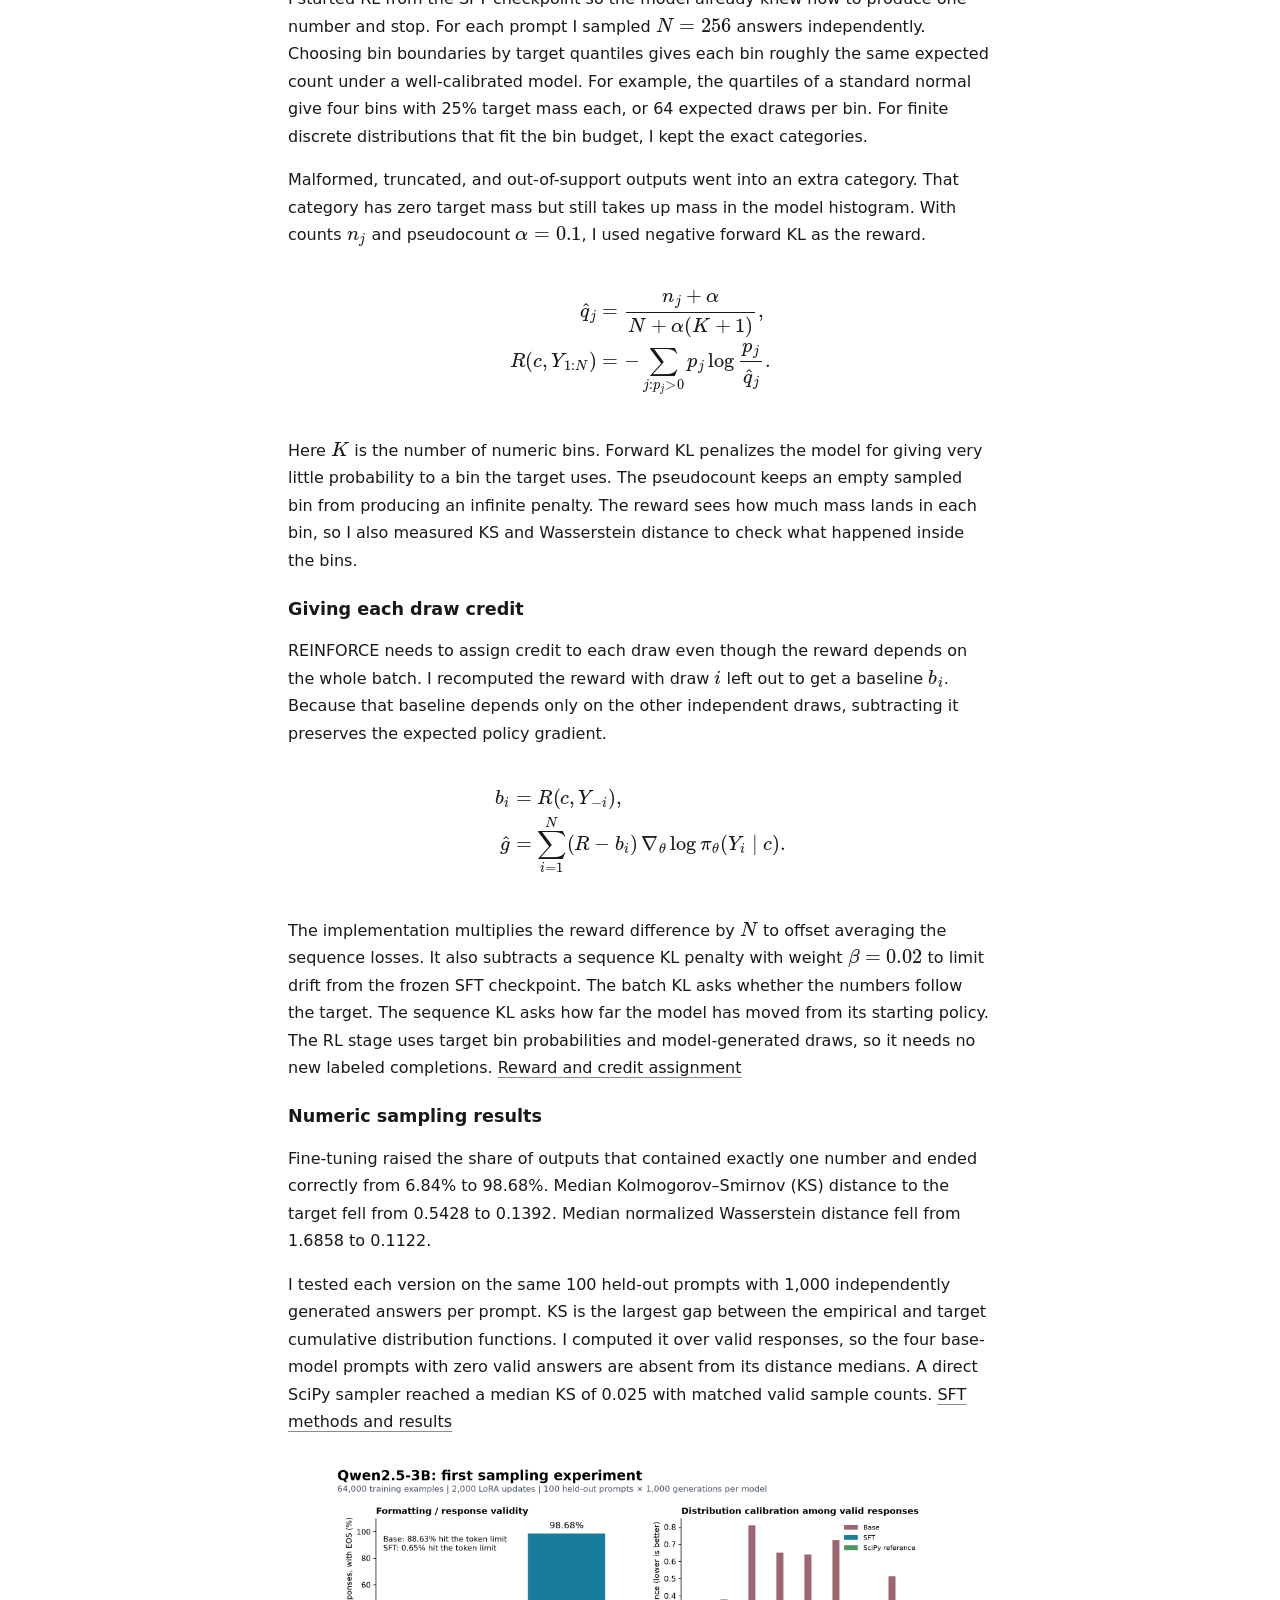
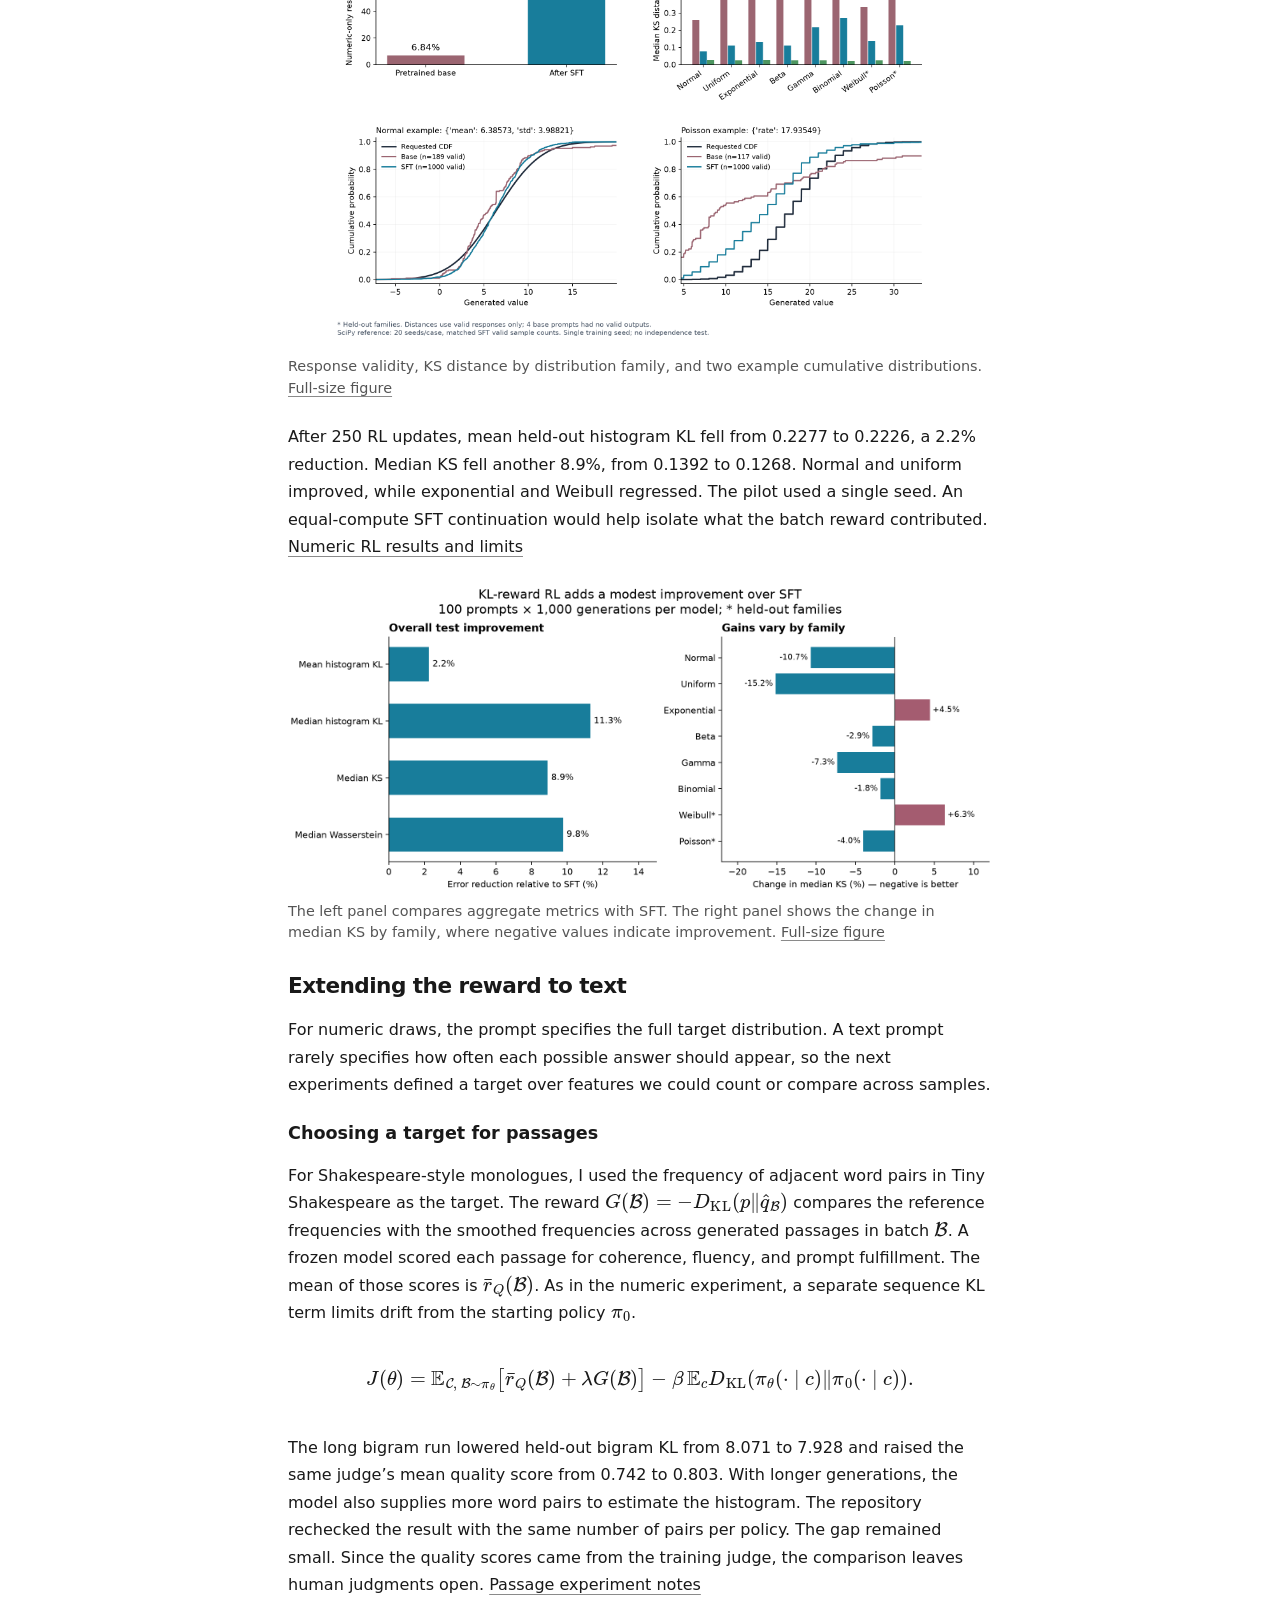
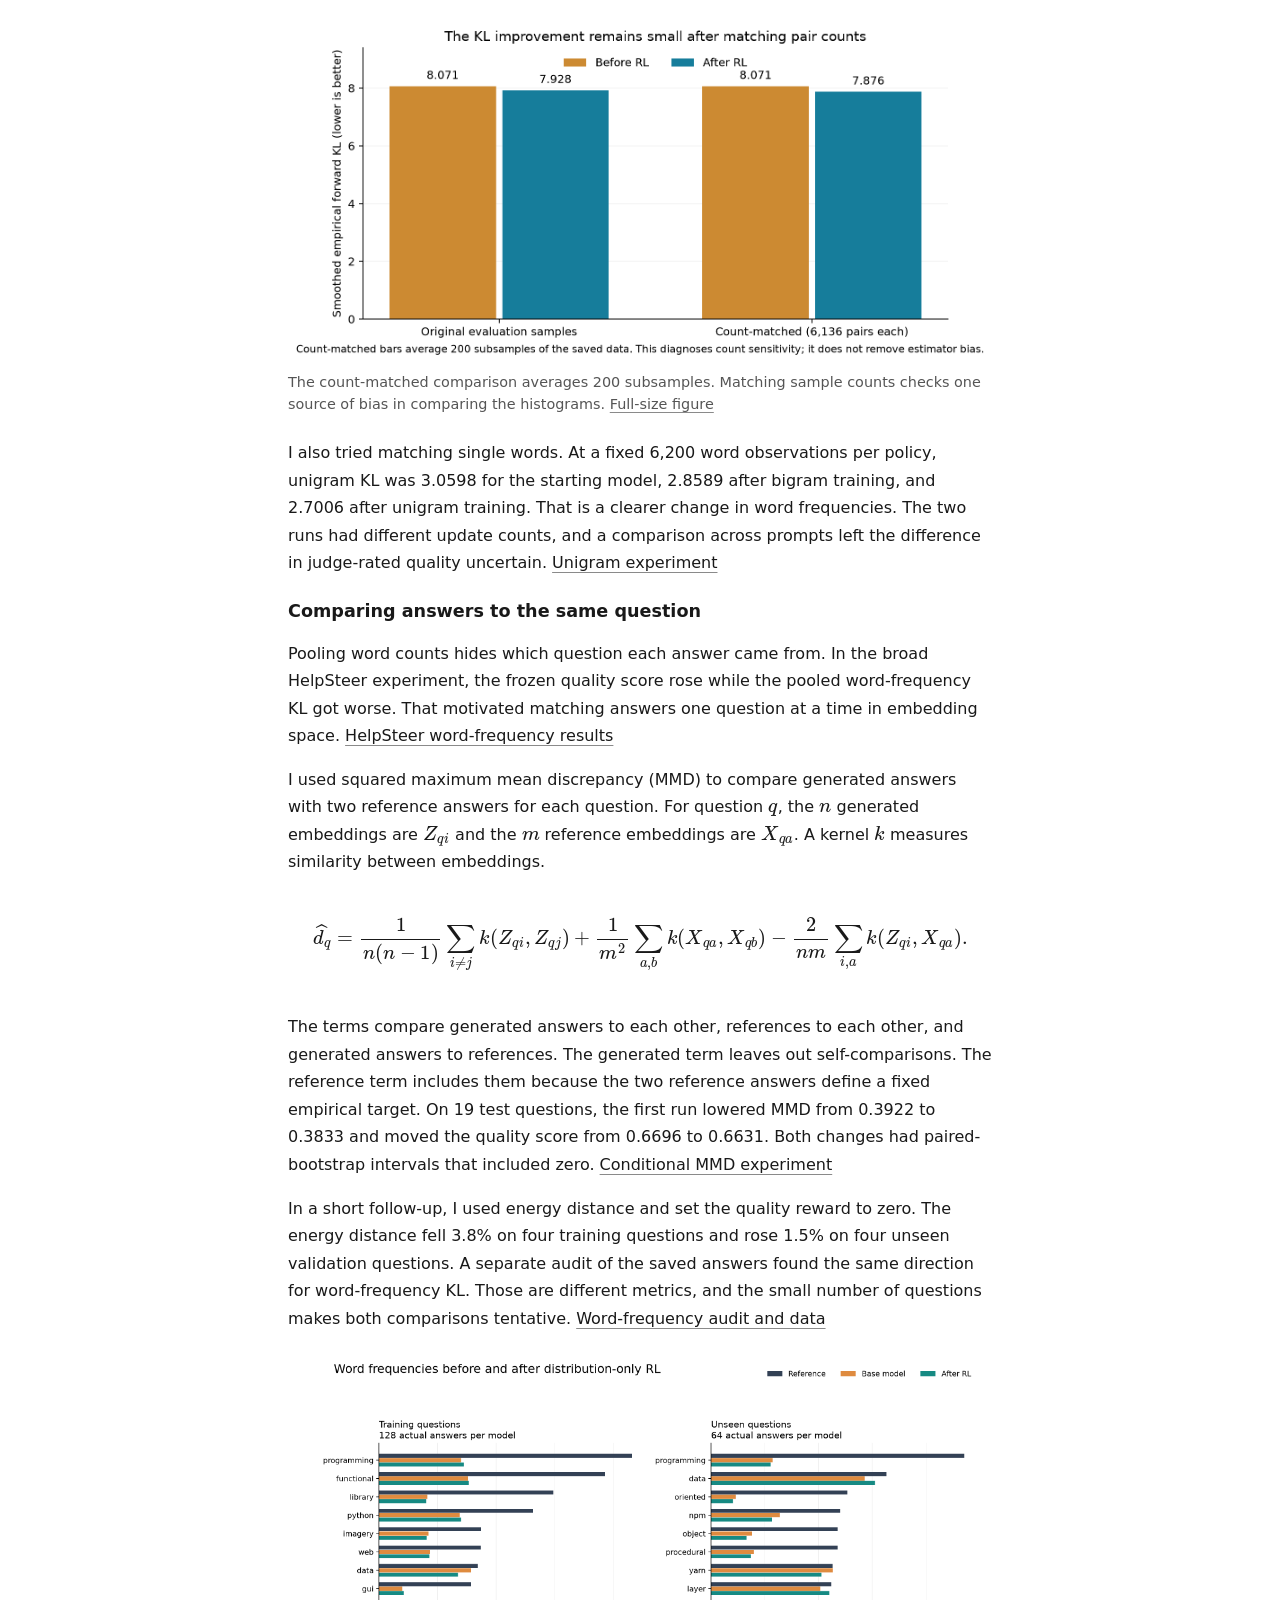
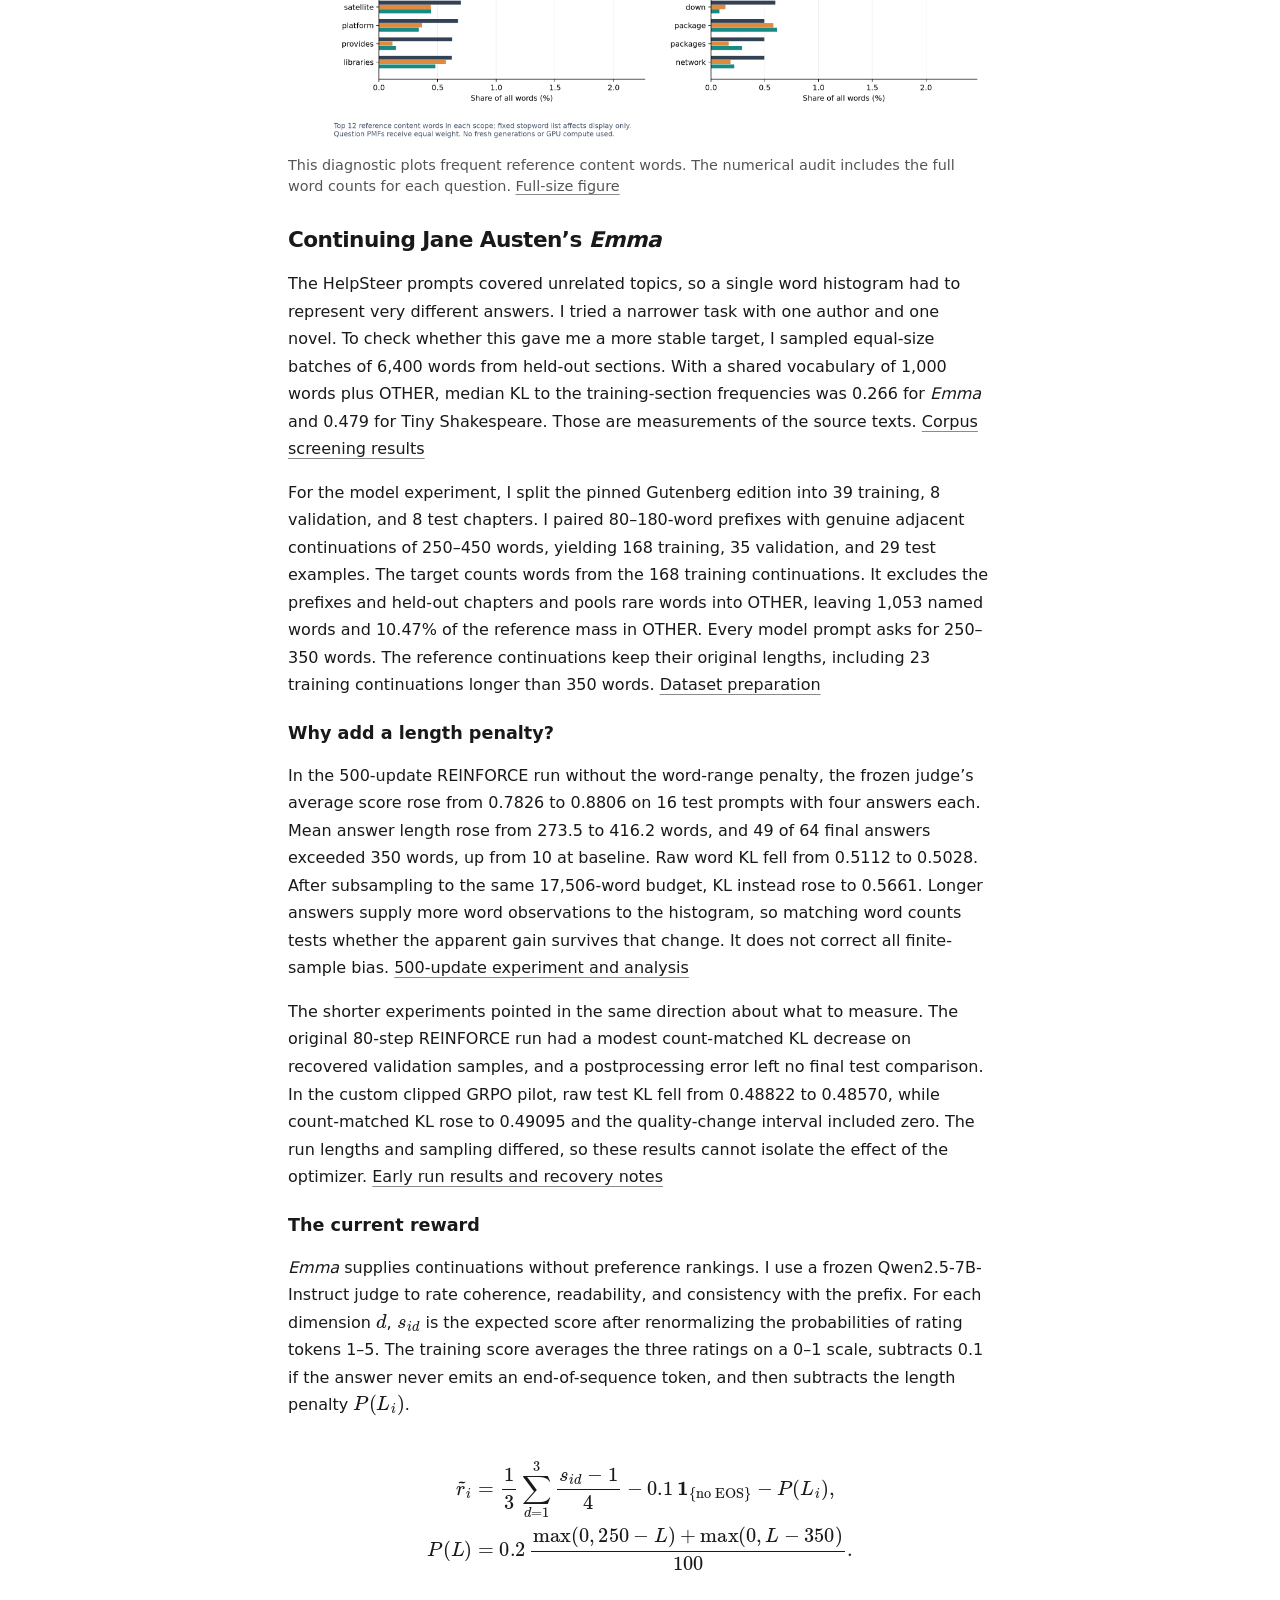
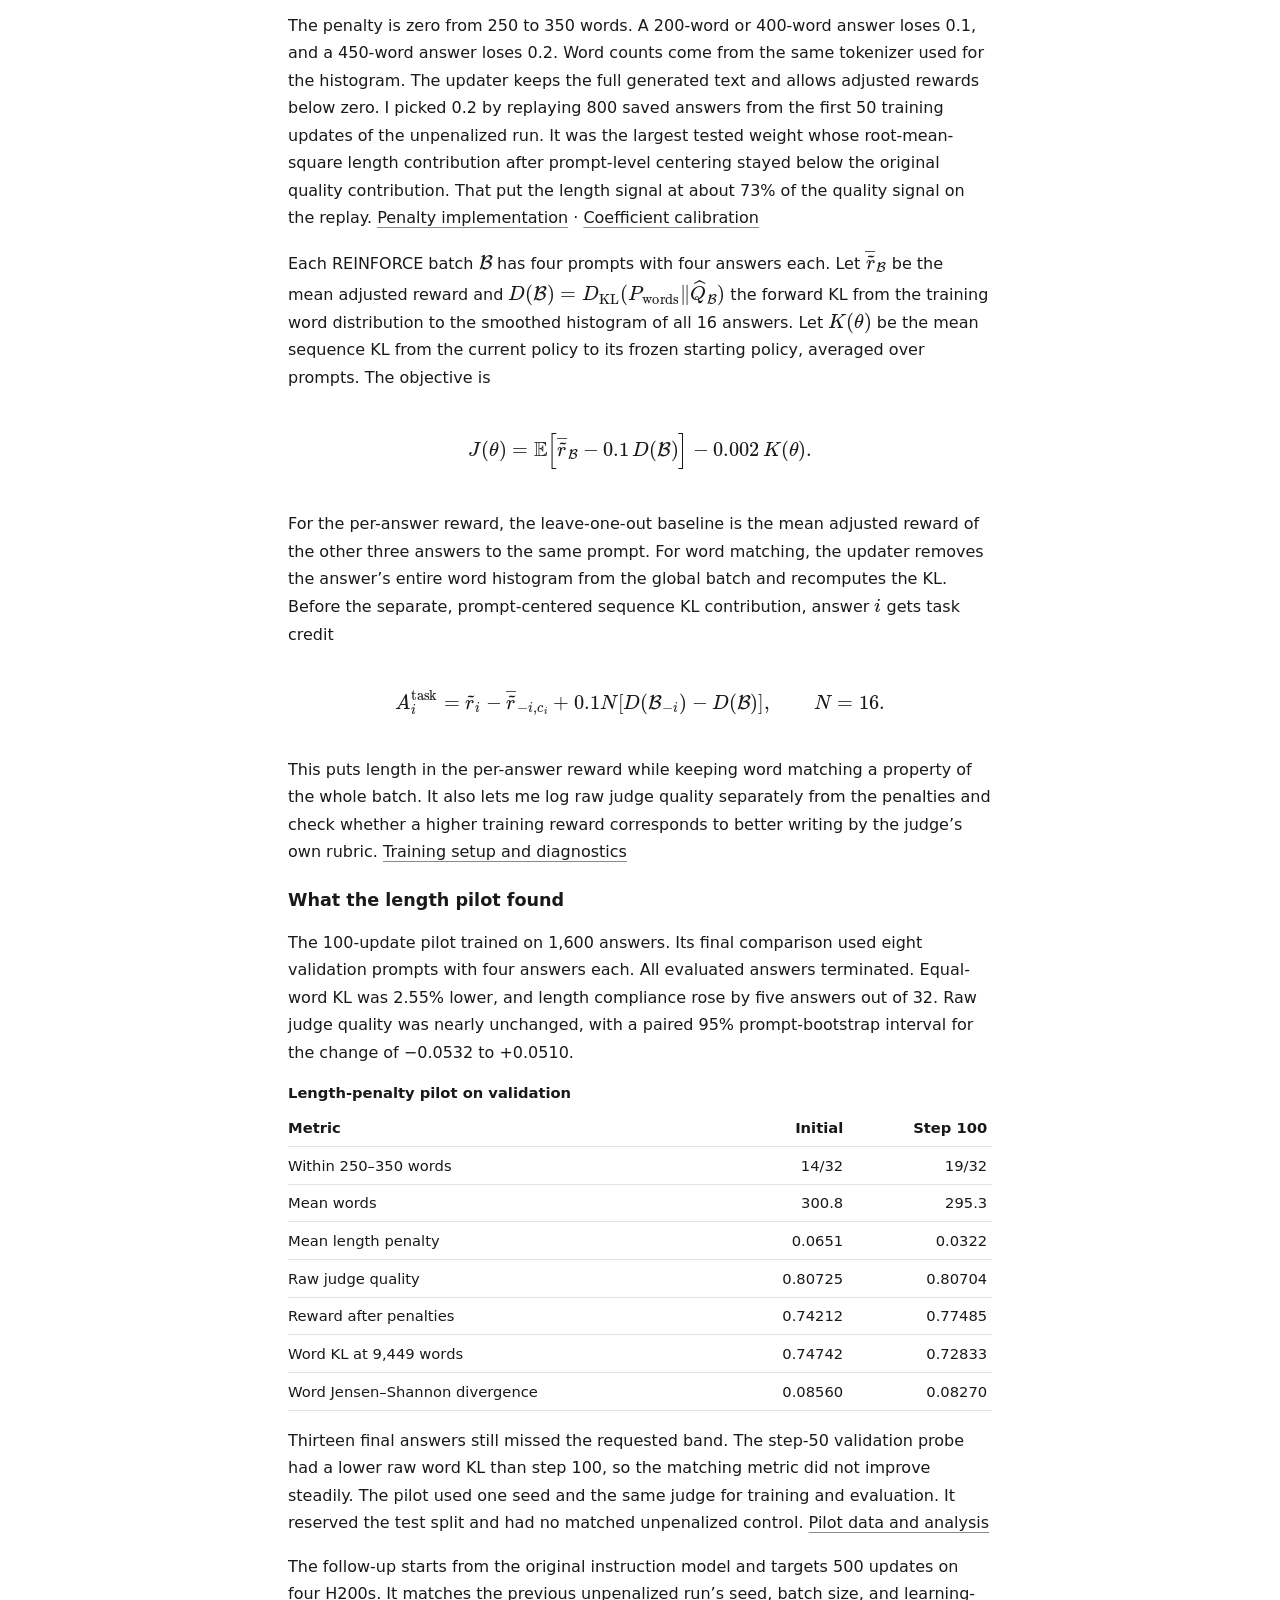
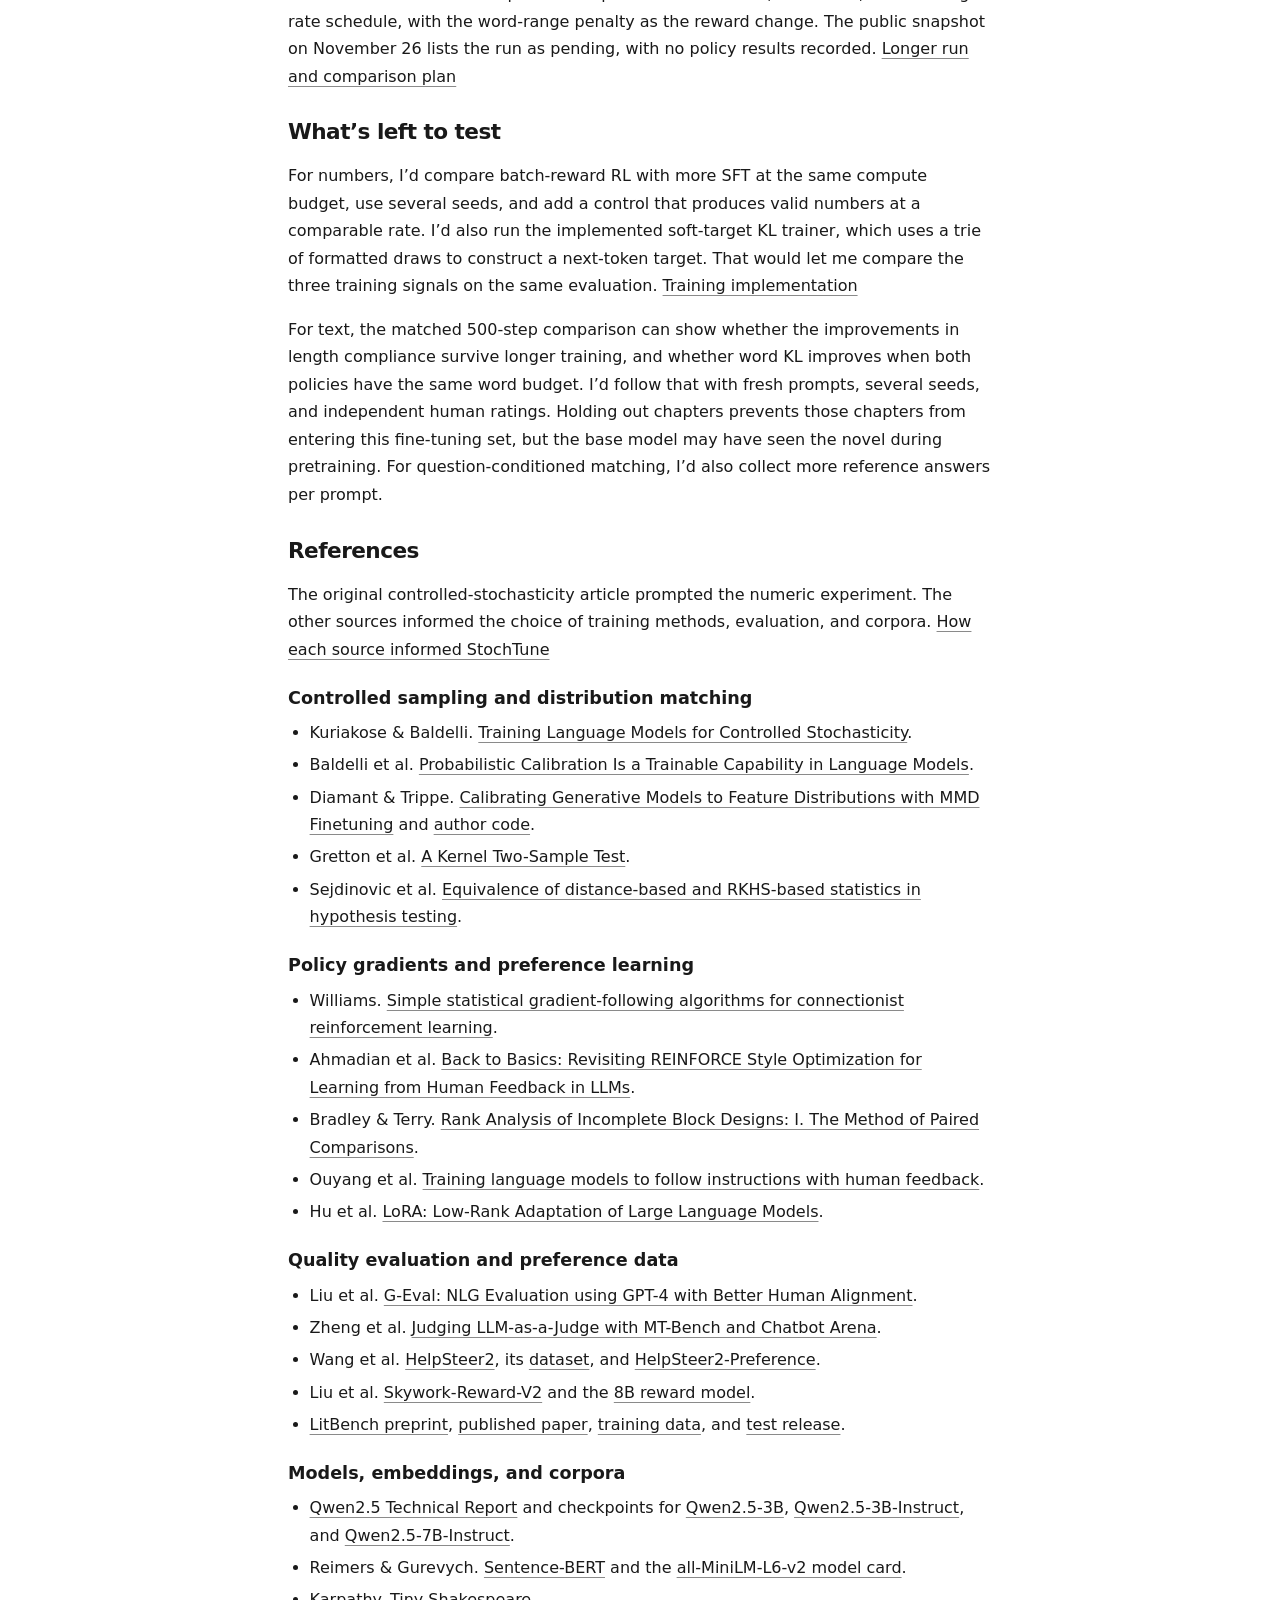
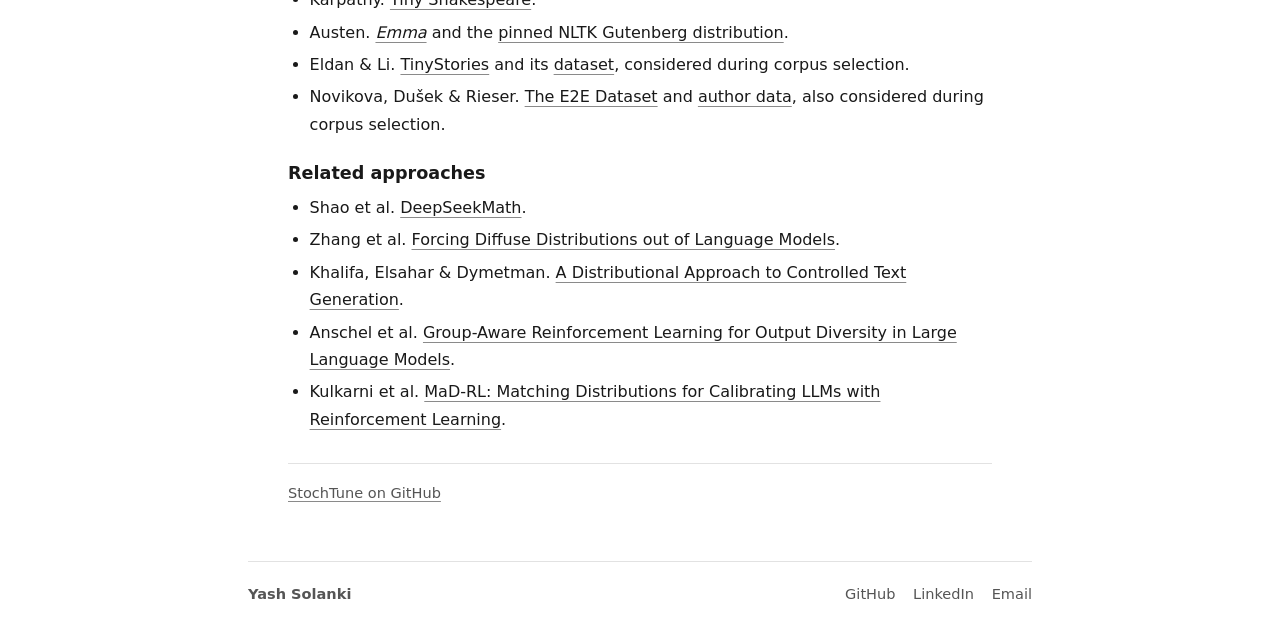
==== commit b42db3f6: "Document the Emma length-control experiments" ====
--- a/writing/stochastic-language-models/index.html
+++ b/writing/stochastic-language-models/index.html
@@ -3,7 +3,7 @@
 <head>
   <meta charset="utf-8">
   <meta name="viewport" content="width=device-width, initial-scale=1">
-  <meta name="description" content="A StochTune project write-up on numeric sampling, batch KL rewards, and matching distributions over generated text.">
+  <meta name="description" content="StochTune experiments on numeric sampling, batch KL rewards, and training language models to match word frequencies and control continuation length on Jane Austen’s Emma.">
   <meta name="theme-color" content="#ffffff">
   <title>Controlling stochasticity in language models — Yash Solanki</title>
   <link rel="icon" href="../../assets/images/favicon.png" type="image/png">
@@ -165,12 +165,78 @@
           <figcaption>This diagnostic plots frequent reference content words. The numerical audit includes the full word counts for each question. <a href="word-frequency-comparison.png">Full-size figure</a></figcaption>
         </figure>
 
+        <h2 id="emma">Continuing Jane Austen’s <cite>Emma</cite></h2>
+        <p>The HelpSteer prompts covered unrelated topics, so a single word histogram had to represent very different answers. I tried a narrower task with one author and one novel. To check whether this gave me a more stable target, I sampled equal-size batches of 6,400 words from held-out sections. With a shared vocabulary of 1,000 words plus OTHER, median KL to the training-section frequencies was 0.266 for <cite>Emma</cite> and 0.479 for Tiny Shakespeare. Those are measurements of the source texts. <a href="https://github.com/YashSolanki2007/StochTune/blob/26b65bc282685439c649432a0714b00c1afce43d/experiments/emma-word-kl/screening-results.json">Corpus screening results</a></p>
+
+        <p>For the model experiment, I split the pinned Gutenberg edition into 39 training, 8 validation, and 8 test chapters. I paired 80–180-word prefixes with genuine adjacent continuations of 250–450 words, yielding 168 training, 35 validation, and 29 test examples. The target counts words from the 168 training continuations. It excludes the prefixes and held-out chapters and pools rare words into OTHER, leaving 1,053 named words and 10.47% of the reference mass in OTHER. Every model prompt asks for 250–350 words. The reference continuations keep their original lengths, including 23 training continuations longer than 350 words. <a href="https://github.com/YashSolanki2007/StochTune/blob/26b65bc282685439c649432a0714b00c1afce43d/experiments/emma-word-kl/README.md#provenance-and-preparation">Dataset preparation</a></p>
+
+        <h3>Why add a length penalty?</h3>
+        <p>In the 500-update REINFORCE run without the word-range penalty, the frozen judge’s average score rose from 0.7826 to 0.8806 on 16 test prompts with four answers each. Mean answer length rose from 273.5 to 416.2 words, and 49 of 64 final answers exceeded 350 words, up from 10 at baseline. Raw word KL fell from 0.5112 to 0.5028. After subsampling to the same 17,506-word budget, KL instead rose to 0.5661. Longer answers supply more word observations to the histogram, so matching word counts tests whether the apparent gain survives that change. It does not correct all finite-sample bias. <a href="https://github.com/YashSolanki2007/StochTune/tree/26b65bc282685439c649432a0714b00c1afce43d/results/emma-v1/reinforce-long-4gpu-v1">500-update experiment and analysis</a></p>
+
+        <p>The shorter experiments pointed in the same direction about what to measure. The original 80-step REINFORCE run had a modest count-matched KL decrease on recovered validation samples, and a postprocessing error left no final test comparison. In the custom clipped GRPO pilot, raw test KL fell from 0.48822 to 0.48570, while count-matched KL rose to 0.49095 and the quality-change interval included zero. The run lengths and sampling differed, so these results cannot isolate the effect of the optimizer. <a href="https://github.com/YashSolanki2007/StochTune/blob/26b65bc282685439c649432a0714b00c1afce43d/results/emma-v1/README.md">Early run results and recovery notes</a></p>
+
+        <h3 id="emma-reward">The current reward</h3>
+        <p><cite>Emma</cite> supplies continuations without preference rankings. I use a frozen Qwen2.5-7B-Instruct judge to rate coherence, readability, and consistency with the prefix. For each dimension \(d\), \(s_{id}\) is the expected score after renormalizing the probabilities of rating tokens 1–5. The training score averages the three ratings on a 0–1 scale, subtracts 0.1 if the answer never emits an end-of-sequence token, and then subtracts the length penalty \(P(L_i)\).</p>
+
+        <div class="equation" role="group" aria-label="Per-answer reward and word-range penalty" tabindex="0">
+          \[
+          \begin{aligned}
+          \widetilde r_i
+            &amp;= \frac{1}{3}\sum_{d=1}^{3}\frac{s_{id}-1}{4}
+                 -0.1\,\mathbf 1_{\{\text{no EOS}\}}-P(L_i), \\
+          P(L)
+            &amp;= 0.2\,\frac{\max(0,250-L)+\max(0,L-350)}{100}.
+          \end{aligned}
+          \]
+        </div>
+
+        <p>The penalty is zero from 250 to 350 words. A 200-word or 400-word answer loses 0.1, and a 450-word answer loses 0.2. Word counts come from the same tokenizer used for the histogram. The updater keeps the full generated text and allows adjusted rewards below zero. I picked 0.2 by replaying 800 saved answers from the first 50 training updates of the unpenalized run. It was the largest tested weight whose root-mean-square length contribution after prompt-level centering stayed below the original quality contribution. That put the length signal at about 73% of the quality signal on the replay. <a href="https://github.com/YashSolanki2007/StochTune/blob/26b65bc282685439c649432a0714b00c1afce43d/experiments/emma-word-kl/length_reward.py">Penalty implementation</a> · <a href="https://github.com/YashSolanki2007/StochTune/blob/26b65bc282685439c649432a0714b00c1afce43d/experiments/emma-word-kl/length-penalty-calibration.json">Coefficient calibration</a></p>
+
+        <p>Each REINFORCE batch \(\mathcal B\) has four prompts with four answers each. Let \(\overline{\widetilde r}_{\mathcal B}\) be the mean adjusted reward and \(D(\mathcal B)=D_{\mathrm{KL}}(P_{\mathrm{words}}\|\widehat Q_{\mathcal B})\) the forward KL from the training word distribution to the smoothed histogram of all 16 answers. Let \(K(\theta)\) be the mean sequence KL from the current policy to its frozen starting policy, averaged over prompts. The objective is</p>
+
+        <div class="equation" role="group" aria-label="Full length-controlled Emma objective" tabindex="0">
+          \[
+          J(\theta)=\mathbb E\!\left[\overline{\widetilde r}_{\mathcal B}-0.1\,D(\mathcal B)\right]-0.002\,K(\theta).
+          \]
+        </div>
+
+        <p>For the per-answer reward, the leave-one-out baseline is the mean adjusted reward of the other three answers to the same prompt. For word matching, the updater removes the answer’s entire word histogram from the global batch and recomputes the KL. Before the separate, prompt-centered sequence KL contribution, answer \(i\) gets task credit</p>
+
+        <div class="equation" role="group" aria-label="Task credit with prompt and batch leave-one-out baselines" tabindex="0">
+          \[
+          A_i^{\mathrm{task}}=\widetilde r_i-\overline{\widetilde r}_{-i,c_i}
+            +0.1N\!\left[D(\mathcal B_{-i})-D(\mathcal B)\right],\qquad N=16.
+          \]
+        </div>
+
+        <p>This puts length in the per-answer reward while keeping word matching a property of the whole batch. It also lets me log raw judge quality separately from the penalties and check whether a higher training reward corresponds to better writing by the judge’s own rubric. <a href="https://github.com/YashSolanki2007/StochTune/blob/26b65bc282685439c649432a0714b00c1afce43d/experiments/emma-word-kl/README.md#length-controlled-reinforce-experiment">Training setup and diagnostics</a></p>
+
+        <h3>What the length pilot found</h3>
+        <p>The 100-update pilot trained on 1,600 answers. Its final comparison used eight validation prompts with four answers each. All evaluated answers terminated. Equal-word KL was 2.55% lower, and length compliance rose by five answers out of 32. Raw judge quality was nearly unchanged, with a paired 95% prompt-bootstrap interval for the change of −0.0532 to +0.0510.</p>
+
+        <table class="results-table">
+          <caption>Length-penalty pilot on validation</caption>
+          <thead><tr><th scope="col">Metric</th><th scope="col">Initial</th><th scope="col">Step 100</th></tr></thead>
+          <tbody>
+            <tr><th scope="row">Within 250–350 words</th><td>14/32</td><td>19/32</td></tr>
+            <tr><th scope="row">Mean words</th><td>300.8</td><td>295.3</td></tr>
+            <tr><th scope="row">Mean length penalty</th><td>0.0651</td><td>0.0322</td></tr>
+            <tr><th scope="row">Raw judge quality</th><td>0.80725</td><td>0.80704</td></tr>
+            <tr><th scope="row">Reward after penalties</th><td>0.74212</td><td>0.77485</td></tr>
+            <tr><th scope="row">Word KL at 9,449 words</th><td>0.74742</td><td>0.72833</td></tr>
+            <tr><th scope="row">Word Jensen–Shannon divergence</th><td>0.08560</td><td>0.08270</td></tr>
+          </tbody>
+        </table>
+
+        <p>Thirteen final answers still missed the requested band. The step-50 validation probe had a lower raw word KL than step 100, so the matching metric did not improve steadily. The pilot used one seed and the same judge for training and evaluation. It reserved the test split and had no matched unpenalized control. <a href="https://github.com/YashSolanki2007/StochTune/tree/26b65bc282685439c649432a0714b00c1afce43d/results/emma-v1/length-penalty-pilot-2gpu-v1">Pilot data and analysis</a></p>
+        <p>The follow-up starts from the original instruction model and targets 500 updates on four H200s. It matches the previous unpenalized run’s seed, batch size, and learning-rate schedule, with the word-range penalty as the reward change. The public snapshot on November 26 lists the run as pending, with no policy results recorded. <a href="https://github.com/YashSolanki2007/StochTune/tree/26b65bc282685439c649432a0714b00c1afce43d/results/emma-v1/length-penalty-long-4gpu-v1">Longer run and comparison plan</a></p>
+
         <h2 id="next-steps">What’s left to test</h2>
         <p>For numbers, I’d compare batch-reward RL with more SFT at the same compute budget, use several seeds, and add a control that produces valid numbers at a comparable rate. I’d also run the implemented soft-target KL trainer, which uses a trie of formatted draws to construct a next-token target. That would let me compare the three training signals on the same evaluation. <a href="https://github.com/YashSolanki2007/StochTune/blob/bdb20fbc070bdb8c4d7371ac3cee9fecd3512879/docs/implementation.md">Training implementation</a></p>
-        <p>For text, I’d collect more reference answers per question, evaluate on more unseen prompts, and ask people to rate answer quality alongside the model judges. The repository also records a follow-up on Jane Austen’s <cite>Emma</cite>. Its source-text screening found a lower split-to-split unigram KL than Tiny Shakespeare under the same sampling protocol. The training run was pending in this snapshot, so the screening only tells us about the corpus. <a href="https://github.com/YashSolanki2007/StochTune/blob/bdb20fbc070bdb8c4d7371ac3cee9fecd3512879/README.md#emma-source-stability-and-the-submitted-word-kl-experiment">Emma experiment notes</a></p>
+        <p>For text, the matched 500-step comparison can show whether the improvements in length compliance survive longer training, and whether word KL improves when both policies have the same word budget. I’d follow that with fresh prompts, several seeds, and independent human ratings. Holding out chapters prevents those chapters from entering this fine-tuning set, but the base model may have seen the novel during pretraining. For question-conditioned matching, I’d also collect more reference answers per prompt.</p>
 
         <h2 id="references">References</h2>
-        <p>The original controlled-stochasticity article prompted the numeric experiment. The other sources informed the choice of training methods, evaluation, and corpora. <a href="https://github.com/YashSolanki2007/StochTune/blob/bdb20fbc070bdb8c4d7371ac3cee9fecd3512879/README.md#references-and-acknowledgments">How each source informed StochTune</a></p>
+        <p>The original controlled-stochasticity article prompted the numeric experiment. The other sources informed the choice of training methods, evaluation, and corpora. <a href="https://github.com/YashSolanki2007/StochTune/blob/26b65bc282685439c649432a0714b00c1afce43d/README.md#references-and-acknowledgments">How each source informed StochTune</a></p>
 
         <h3>Controlled sampling and distribution matching</h3>
         <ul class="references">
--- a/assets/site.css
+++ b/assets/site.css
@@ -201,6 +201,18 @@
 .prose figure img { width: 100%; border-radius: .25rem; }
 .prose figcaption { margin-top: .55rem; color: var(--muted); font-size: .9rem; line-height: 1.5; }
 .prose code { font-family: var(--mono); font-size: .9em; }
+.results-table {
+  width: 100%;
+  border-collapse: collapse;
+  font-size: .92rem;
+  font-variant-numeric: tabular-nums;
+  line-height: 1.45;
+}
+.results-table caption { margin-bottom: .35rem; text-align: left; font-weight: 650; }
+.results-table :is(th, td) { padding: .48rem .3rem; border-bottom: 1px solid var(--line); text-align: right; }
+.results-table th:first-child { padding-left: 0; text-align: left; }
+.results-table td { white-space: nowrap; }
+.results-table tbody th { font-weight: 450; }
 .post-footer { margin-top: 1.85rem; padding-top: 1rem; border-top: 1px solid var(--line); }
 
 .equation {
